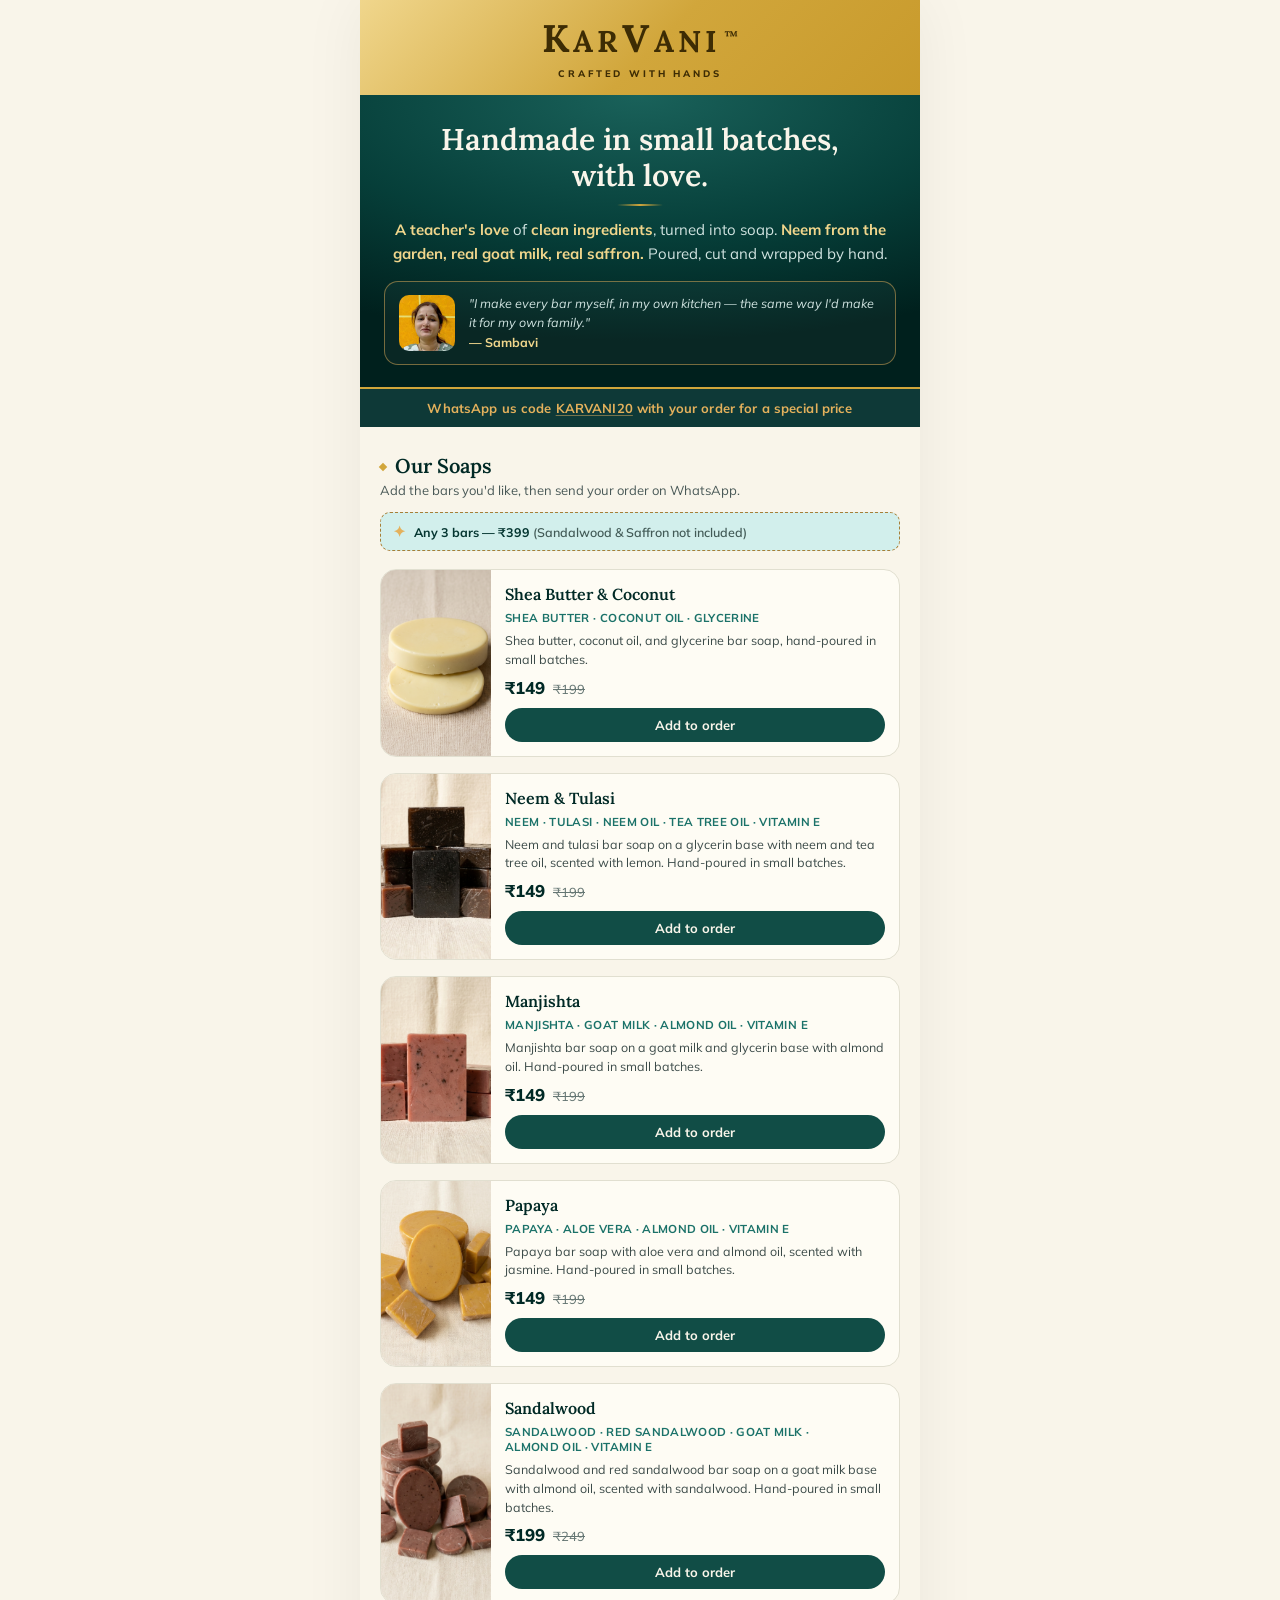
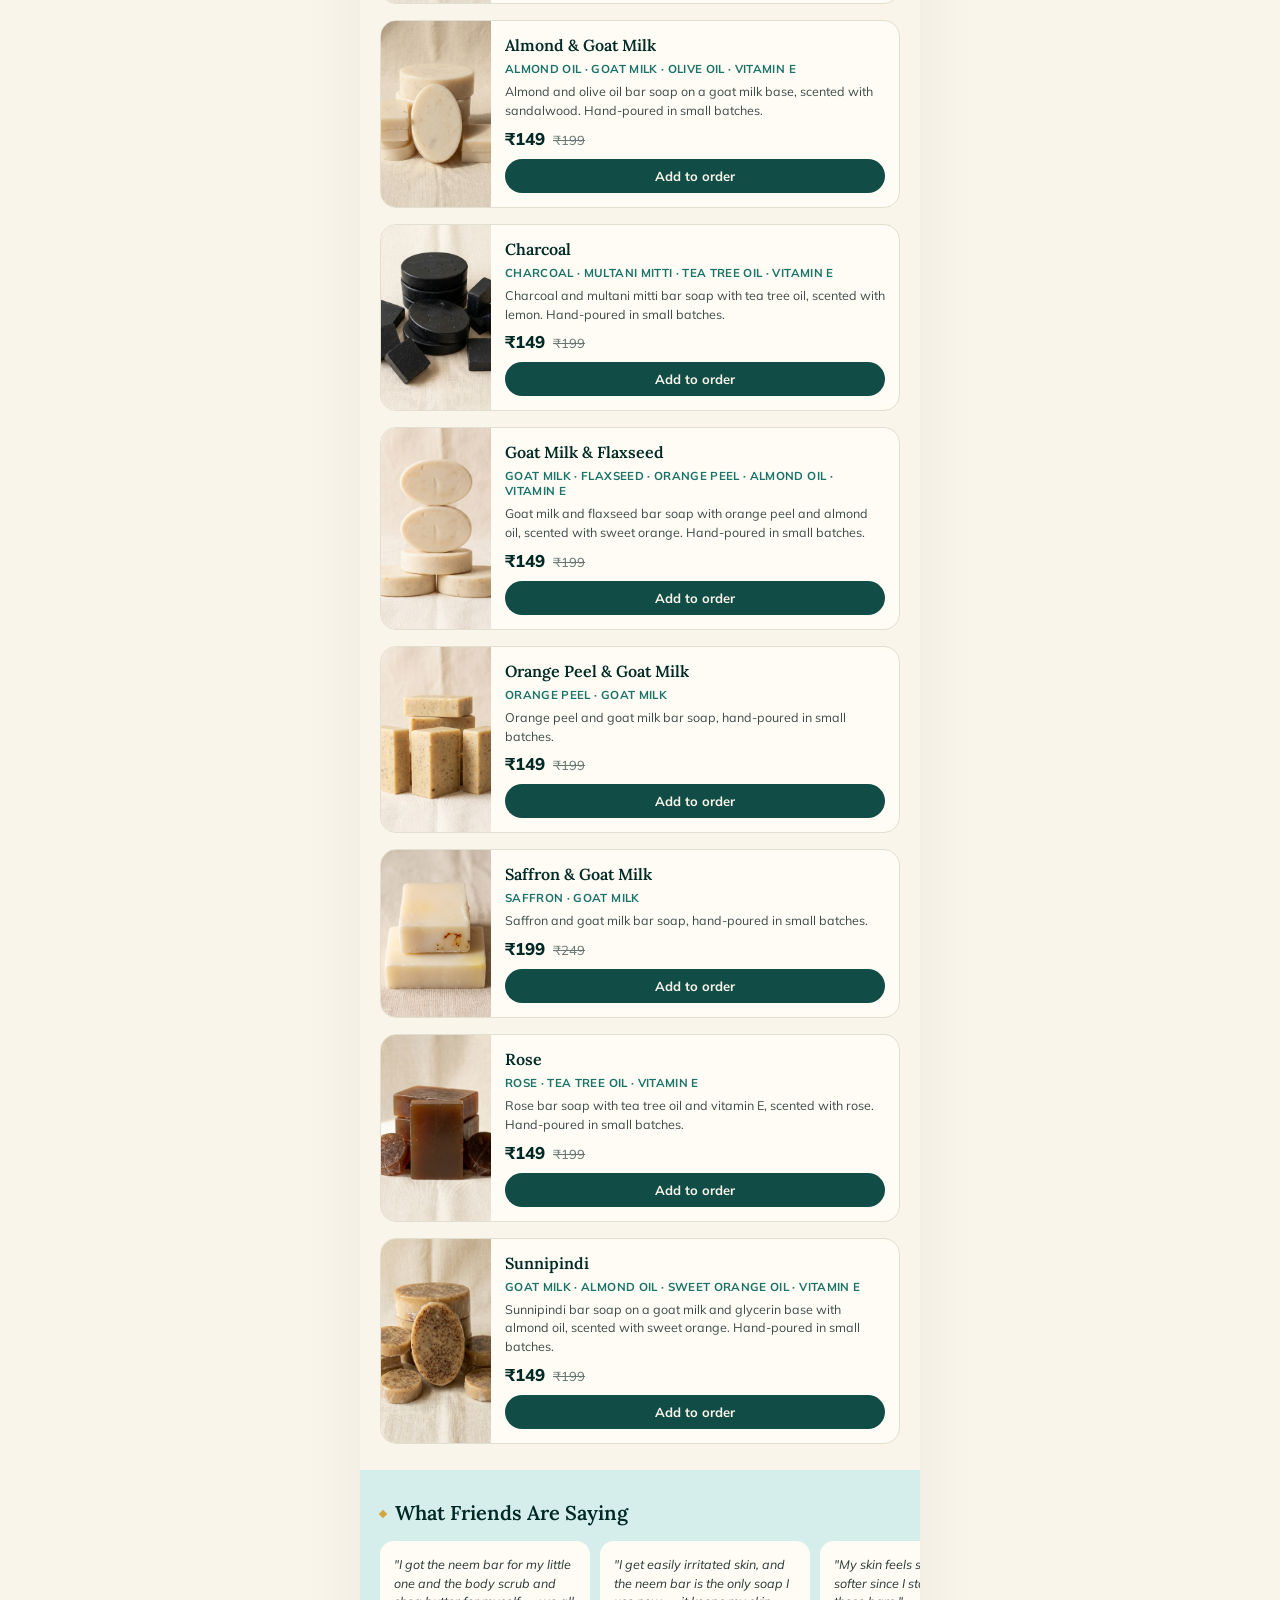
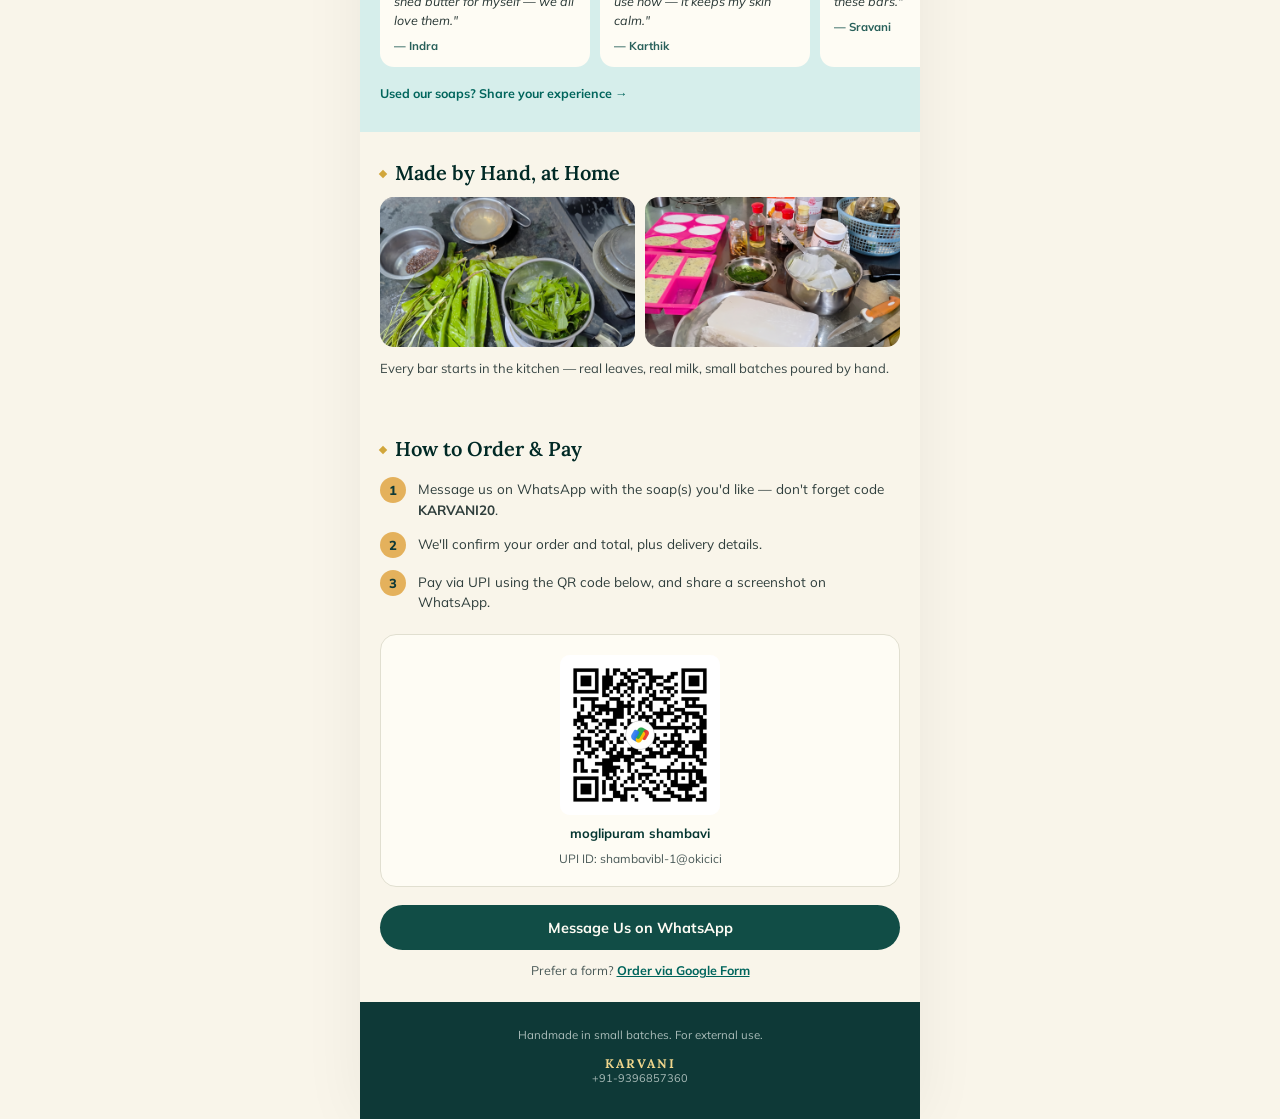
==== index.html @ 526ddd54 "hero: wordmark in the gold band, drop the medallion, deepen the gradient The medallion straddled the" ====
<!DOCTYPE html>
<html lang="en">
<head>
<meta charset="utf-8">
<meta name="viewport" content="width=device-width, initial-scale=1">
<title>KARVANI</title>
<meta name="description" content="Handmade bar soaps in small batches — neem, goat milk, saffron, charcoal. Order on WhatsApp.">
<meta name="theme-color" content="#0e3937">
<link rel="icon" type="image/png" href="assets/images/karvani-favicon-gold.png">
<link rel="apple-touch-icon" href="assets/images/karvani-logo-gold.png">
<link rel="preconnect" href="https://fonts.googleapis.com">
<link href="https://fonts.googleapis.com/css2?family=Lora:ital,wght@0,500;0,600;0,700;1,500&family=Mulish:wght@400;500;600;700;800&display=swap" rel="stylesheet">
<link rel="stylesheet" href="style.css">
</head>
<body>
<div class="page">

  <!-- HERO -->
  <section class="hero">
    <div class="hero-band">
      <div class="brandmark"><span class="cap">K</span>ar<span class="cap">v</span>ani<span class="tm">&trade;</span></div>
      <div class="brand-tagline">Crafted with hands</div>
    </div>

    <div class="hero-main">
      <h1 class="hero-title">Handmade in small batches, with&nbsp;love.</h1>
      <p class="hero-intro"><strong>A teacher's love</strong> of <strong>clean ingredients</strong>, turned into soap. <strong>Neem from the garden, real goat milk, real saffron.</strong> Poured, cut and wrapped by hand.</p>

      <div class="hero-quote">
        <img src="assets/images/sambavi-portrait.jpg" alt="Sambavi, who makes every bar by hand">
        <div class="hero-quote-text">"I make every bar myself, in my own kitchen &mdash; the same way I'd make it for my own family." <span class="hero-quote-name">&mdash; Sambavi</span></div>
      </div>
    </div>
  </section>

  <!-- PROMO BANNER -->
  <div class="promo-banner">
    WhatsApp us code <span class="promo-code" data-config="promoCode">KARVANI20</span> with your order for a special price
  </div>

  <!-- PRODUCTS -->
  <section class="products">
    <h2 class="section-title">Our Soaps</h2>
    <p class="products-sub">Add the bars you'd like, then send your order on WhatsApp.</p>
    <div class="bundle-callout"><span class="bundle-star">&#10022;</span> <span>Any 3 bars &mdash; &#8377;399 <span class="bundle-except">(Sandalwood &amp; Saffron not included)</span></span></div>

    <div class="product-grid" id="product-grid">
      <article class="product-card" data-price="149" data-name="Shea Butter &amp; Coconut">
        <div class="product-image">
          <img src="assets/images/sheabutter-coconut-oil.png" alt="Shea butter and coconut soap bar">
        </div>
        <div class="product-body">
          <h3 class="product-name">Shea Butter &amp; Coconut</h3>
          <div class="product-ingredients">Shea&nbsp;Butter &middot; Coconut&nbsp;Oil &middot; Glycerine</div>
          <p class="product-description">Shea butter, coconut oil, and glycerine bar soap, hand-poured in small batches.</p>
          <div class="product-price">
            <span class="price-now">&#8377;149</span>
            <span class="price-mrp">&#8377;199</span>
          </div>
          <button class="btn-add" type="button" data-action="add">Add to order</button>
        </div>
      </article>

      <article class="product-card" data-price="149" data-name="Neem &amp; Tulasi">
        <div class="product-image">
          <img src="assets/images/neem-tulasi-soap.png" alt="Neem and tulasi soap bar" loading="lazy">
        </div>
        <div class="product-body">
          <h3 class="product-name">Neem &amp; Tulasi</h3>
          <div class="product-ingredients">Neem &middot; Tulasi &middot; Neem&nbsp;Oil &middot; Tea&nbsp;Tree&nbsp;Oil &middot; Vitamin&nbsp;E</div>
          <p class="product-description">Neem and tulasi bar soap on a glycerin base with neem and tea tree oil, scented with lemon. Hand-poured in small batches.</p>
          <div class="product-price">
            <span class="price-now">&#8377;149</span>
            <span class="price-mrp">&#8377;199</span>
          </div>
          <button class="btn-add" type="button" data-action="add">Add to order</button>
        </div>
      </article>

      <article class="product-card" data-price="149" data-name="Manjishta">
        <div class="product-image">
          <img src="assets/images/manjishta-soap.png" alt="Manjishta soap bar" loading="lazy">
        </div>
        <div class="product-body">
          <h3 class="product-name">Manjishta</h3>
          <div class="product-ingredients">Manjishta &middot; Goat&nbsp;Milk &middot; Almond&nbsp;Oil &middot; Vitamin&nbsp;E</div>
          <p class="product-description">Manjishta bar soap on a goat milk and glycerin base with almond oil. Hand-poured in small batches.</p>
          <div class="product-price">
            <span class="price-now">&#8377;149</span>
            <span class="price-mrp">&#8377;199</span>
          </div>
          <button class="btn-add" type="button" data-action="add">Add to order</button>
        </div>
      </article>

      <article class="product-card" data-price="149" data-name="Papaya">
        <div class="product-image">
          <img src="assets/images/papaya-soap.png" alt="Papaya soap bar" loading="lazy">
        </div>
        <div class="product-body">
          <h3 class="product-name">Papaya</h3>
          <div class="product-ingredients">Papaya &middot; Aloe&nbsp;Vera &middot; Almond&nbsp;Oil &middot; Vitamin&nbsp;E</div>
          <p class="product-description">Papaya bar soap with aloe vera and almond oil, scented with jasmine. Hand-poured in small batches.</p>
          <div class="product-price">
            <span class="price-now">&#8377;149</span>
            <span class="price-mrp">&#8377;199</span>
          </div>
          <button class="btn-add" type="button" data-action="add">Add to order</button>
        </div>
      </article>

      <article class="product-card" data-price="199" data-name="Sandalwood">
        <div class="product-image">
          <img src="assets/images/sandalwood-soap.png" alt="Sandalwood soap bar" loading="lazy">
        </div>
        <div class="product-body">
          <h3 class="product-name">Sandalwood</h3>
          <div class="product-ingredients">Sandalwood &middot; Red&nbsp;Sandalwood &middot; Goat&nbsp;Milk &middot; Almond&nbsp;Oil &middot; Vitamin&nbsp;E</div>
          <p class="product-description">Sandalwood and red sandalwood bar soap on a goat milk base with almond oil, scented with sandalwood. Hand-poured in small batches.</p>
          <div class="product-price">
            <span class="price-now">&#8377;199</span>
            <span class="price-mrp">&#8377;249</span>
          </div>
          <button class="btn-add" type="button" data-action="add">Add to order</button>
        </div>
      </article>

      <article class="product-card" data-price="149" data-name="Almond &amp; Goat Milk">
        <div class="product-image">
          <img src="assets/images/almond-goat-milk-soap.png" alt="Almond and goat milk soap bar" loading="lazy">
        </div>
        <div class="product-body">
          <h3 class="product-name">Almond &amp; Goat Milk</h3>
          <div class="product-ingredients">Almond&nbsp;Oil &middot; Goat&nbsp;Milk &middot; Olive&nbsp;Oil &middot; Vitamin&nbsp;E</div>
          <p class="product-description">Almond and olive oil bar soap on a goat milk base, scented with sandalwood. Hand-poured in small batches.</p>
          <div class="product-price">
            <span class="price-now">&#8377;149</span>
            <span class="price-mrp">&#8377;199</span>
          </div>
          <button class="btn-add" type="button" data-action="add">Add to order</button>
        </div>
      </article>

      <article class="product-card" data-price="149" data-name="Charcoal">
        <div class="product-image">
          <img src="assets/images/charcoal-soap.png?v=2" alt="Charcoal soap bar" loading="lazy">
        </div>
        <div class="product-body">
          <h3 class="product-name">Charcoal</h3>
          <div class="product-ingredients">Charcoal &middot; Multani&nbsp;Mitti &middot; Tea&nbsp;Tree&nbsp;Oil &middot; Vitamin&nbsp;E</div>
          <p class="product-description">Charcoal and multani mitti bar soap with tea tree oil, scented with lemon. Hand-poured in small batches.</p>
          <div class="product-price">
            <span class="price-now">&#8377;149</span>
            <span class="price-mrp">&#8377;199</span>
          </div>
          <button class="btn-add" type="button" data-action="add">Add to order</button>
        </div>
      </article>

      <article class="product-card" data-price="149" data-name="Goat Milk &amp; Flaxseed">
        <div class="product-image">
          <img src="assets/images/goat-milk-flaxseed.jpg" alt="Goat milk and flaxseed soap bar" loading="lazy">
        </div>
        <div class="product-body">
          <h3 class="product-name">Goat Milk &amp; Flaxseed</h3>
          <div class="product-ingredients">Goat&nbsp;Milk &middot; Flaxseed &middot; Orange&nbsp;Peel &middot; Almond&nbsp;Oil &middot; Vitamin&nbsp;E</div>
          <p class="product-description">Goat milk and flaxseed bar soap with orange peel and almond oil, scented with sweet orange. Hand-poured in small batches.</p>
          <div class="product-price">
            <span class="price-now">&#8377;149</span>
            <span class="price-mrp">&#8377;199</span>
          </div>
          <button class="btn-add" type="button" data-action="add">Add to order</button>
        </div>
      </article>

      <article class="product-card" data-price="149" data-name="Orange Peel &amp; Goat Milk">
        <div class="product-image">
          <img src="assets/images/orange-peel-goat-milk.jpg" alt="Orange peel and goat milk soap bar" loading="lazy">
        </div>
        <div class="product-body">
          <h3 class="product-name">Orange Peel &amp; Goat Milk</h3>
          <div class="product-ingredients">Orange&nbsp;Peel &middot; Goat&nbsp;Milk</div>
          <p class="product-description">Orange peel and goat milk bar soap, hand-poured in small batches.</p>
          <div class="product-price">
            <span class="price-now">&#8377;149</span>
            <span class="price-mrp">&#8377;199</span>
          </div>
          <button class="btn-add" type="button" data-action="add">Add to order</button>
        </div>
      </article>

      <article class="product-card" data-price="199" data-name="Saffron &amp; Goat Milk">
        <div class="product-image">
          <img src="assets/images/saffron-goat-milk.png" alt="Saffron and goat milk soap bar" loading="lazy">
        </div>
        <div class="product-body">
          <h3 class="product-name">Saffron &amp; Goat Milk</h3>
          <div class="product-ingredients">Saffron &middot; Goat&nbsp;Milk</div>
          <p class="product-description">Saffron and goat milk bar soap, hand-poured in small batches.</p>
          <div class="product-price">
            <span class="price-now">&#8377;199</span>
            <span class="price-mrp">&#8377;249</span>
          </div>
          <button class="btn-add" type="button" data-action="add">Add to order</button>
        </div>
      </article>

      <article class="product-card" data-price="149" data-name="Rose">
        <div class="product-image">
          <img src="assets/images/rose-soap.png" alt="Rose soap bar" loading="lazy">
        </div>
        <div class="product-body">
          <h3 class="product-name">Rose</h3>
          <div class="product-ingredients">Rose &middot; Tea&nbsp;Tree&nbsp;Oil &middot; Vitamin&nbsp;E</div>
          <p class="product-description">Rose bar soap with tea tree oil and vitamin E, scented with rose. Hand-poured in small batches.</p>
          <div class="product-price">
            <span class="price-now">&#8377;149</span>
            <span class="price-mrp">&#8377;199</span>
          </div>
          <button class="btn-add" type="button" data-action="add">Add to order</button>
        </div>
      </article>

      <article class="product-card" data-price="149" data-name="Sunnipindi">
        <div class="product-image">
          <img src="assets/images/sunnipindi-soap.png" alt="Sunnipindi soap bar" loading="lazy">
        </div>
        <div class="product-body">
          <h3 class="product-name">Sunnipindi</h3>
          <div class="product-ingredients">Goat&nbsp;Milk &middot; Almond&nbsp;Oil &middot; Sweet&nbsp;Orange&nbsp;Oil &middot; Vitamin&nbsp;E</div>
          <p class="product-description">Sunnipindi bar soap on a goat milk and glycerin base with almond oil, scented with sweet orange. Hand-poured in small batches.</p>
          <div class="product-price">
            <span class="price-now">&#8377;149</span>
            <span class="price-mrp">&#8377;199</span>
          </div>
          <button class="btn-add" type="button" data-action="add">Add to order</button>
        </div>
      </article>
    </div>
  </section>

  <!-- TESTIMONIALS -->
  <section class="testimonials">
    <h2 class="section-title">What Friends Are Saying</h2>
    <div class="testimonial-row">
      <div class="testimonial-card">
        <div class="testimonial-quote">"I got the neem bar for my little one and the body scrub and shea butter for myself &mdash; we all love them."</div>
        <div class="testimonial-name">&mdash; Indra</div>
      </div>
      <div class="testimonial-card">
        <div class="testimonial-quote">"I get easily irritated skin, and the neem bar is the only soap I use now &mdash; it keeps my skin calm."</div>
        <div class="testimonial-name">&mdash; Karthik</div>
      </div>
      <div class="testimonial-card">
        <div class="testimonial-quote">"My skin feels smoother and softer since I started using these bars."</div>
        <div class="testimonial-name">&mdash; Sravani</div>
      </div>
    </div>
    <a class="feedback-link" id="feedback-link" href="#" target="_blank" rel="noopener">Used our soaps? Share your experience &rarr;</a>
  </section>

  <!-- MADE BY HAND -->
  <section class="made-by-hand">
    <h2 class="section-title">Made by Hand, at Home</h2>
    <div class="made-photos">
      <img src="assets/images/soap-ingredients.png" alt="Soap ingredients" loading="lazy">
      <img src="assets/images/making-process-ingredients.png" alt="Making process" loading="lazy">
    </div>
    <p class="made-text">Every bar starts in the kitchen &mdash; real leaves, real milk, small batches poured by hand.</p>
  </section>

  <!-- HOW TO ORDER -->
  <section class="how-to-order">
    <h2 class="section-title">How to Order &amp; Pay</h2>

    <div class="steps">
      <div class="step">
        <div class="step-num">1</div>
        <div class="step-text">Message us on WhatsApp with the soap(s) you'd like &mdash; don't forget code <b data-config="promoCode">KARVANI20</b>.</div>
      </div>
      <div class="step">
        <div class="step-num">2</div>
        <div class="step-text">We'll confirm your order and total, plus delivery details.</div>
      </div>
      <div class="step">
        <div class="step-num">3</div>
        <div class="step-text">Pay via UPI using the QR code below, and share a screenshot on WhatsApp.</div>
      </div>
    </div>

    <div class="upi-card">
      <img class="upi-qr" src="assets/images/upi-qr.jpg" alt="UPI QR code — scan with any UPI app to pay" width="160" height="160" loading="lazy">
      <div class="upi-payee" data-config="payeeName">moglipuram shambavi</div>
      <div class="upi-id">UPI ID: <span data-config="upiId">shambavibl-1@okicici</span></div>
    </div>

    <a class="btn-wa" id="general-wa-link" href="#" target="_blank" rel="noopener">Message Us on WhatsApp</a>
    <div class="form-line">Prefer a form? <a id="order-form-link" href="#" target="_blank" rel="noopener">Order via Google Form</a></div>
  </section>

  <!-- FOOTER -->
  <footer class="site-footer">
    <div class="footer-note">Handmade in small batches. For external use.</div>
    <div class="footer-brand"><b>KARVANI</b><br><span data-config="whatsappDisplay">+91-9396857360</span></div>
  </footer>

  <!-- spacer so the sticky bar never covers the last content -->
  <div id="order-bar-spacer" hidden></div>

  <!-- STICKY ORDER BAR -->
  <div class="order-bar" id="order-bar" hidden>
    <div class="order-bar-row">
      <div>
        <div class="order-bar-total"><span id="cart-count">0 bars</span> &middot; &#8377;<span id="cart-total">0</span></div>
        <div class="order-bar-bundle" id="bundle-note" hidden>3-bar bundle price applied &check;</div>
      </div>
      <a class="btn-send" id="send-order-link" href="#" target="_blank" rel="noopener">Send order on WhatsApp</a>
    </div>
  </div>

</div>
<script src="app.js"></script>
</body>
</html>
---- style.css ----
/* Hues track the logo: teal 185 for the circle, gold 78 for the ring and K/V. */
:root {
  --cream: oklch(97% 0.015 90);
  --leaf-dark: oklch(30% 0.05 185);
  --ink: oklch(28% 0.02 185);
  --ink-soft: oklch(35% 0.02 185);
  --ink-mute: oklch(45% 0.02 185);
  --heading: oklch(25% 0.05 185);
  --card-bg: oklch(99% 0.01 90);
  --card-border: oklch(90% 0.02 100);
  --btn-bg: oklch(38% 0.06 185);
  --btn-bg-hover: oklch(31% 0.06 185);
  --link: oklch(45% 0.09 185);
  --link-hover: oklch(38% 0.09 185);
  --teal-deep: #0e3937;
  --gold: #e4b15c;
  --gold-lite: #f0d68c; /* bright enough to clear AA at the gradient's peak */
  --gold-mid: #d1a63b;
  --gold-deep: #c89a2b;
  --bronze: #3d2c04; /* logo lettering, darkened to clear AA on the gold band */
  --on-dark: oklch(90% 0.02 185);
}

* { box-sizing: border-box; }

[hidden] { display: none !important; }

::selection { background: oklch(85% 0.05 185); }

body {
  margin: 0;
  font-family: 'Mulish', sans-serif;
  background: var(--cream);
  color: var(--ink);
}

a { color: var(--link); }
a:hover { color: var(--link-hover); }

.page {
  max-width: 560px;
  margin: 0 auto;
  min-height: 100vh;
  position: relative;
  box-shadow: 0 0 60px rgba(0, 0, 0, 0.06);
}

/* ---- Hero ---- */

.hero { text-align: center; }

/* Full-bleed gold band carrying the wordmark. */
.hero-band {
  background: linear-gradient(135deg, var(--gold-lite) 0%, var(--gold-mid) 52%, var(--gold-deep) 100%);
  padding: 19px 20px 16px;
  text-align: center;
}

/* Tall K and V echo the drawn mark. */
.brandmark {
  font-family: 'Lora', serif;
  font-weight: 700;
  font-size: 30px;
  line-height: 1;
  letter-spacing: 0.14em;
  text-transform: uppercase;
  color: var(--bronze);
}

.brandmark .cap { font-size: 1.28em; }

.brandmark .tm {
  font-size: 0.42em;
  vertical-align: 0.95em;
  letter-spacing: 0;
  margin-left: 3px;
}

.brand-tagline {
  margin-top: 10px;
  font-size: 9.5px;
  font-weight: 800;
  letter-spacing: 0.3em;
  text-transform: uppercase;
  color: var(--bronze);
}

/* Wide light range top-to-bottom; the peak is capped by what gold can sit on. */
.hero-main {
  background:
    radial-gradient(135% 108% at 50% 0%, oklch(45% 0.07 185) 0%, oklch(33% 0.055 185) 45%, transparent 78%),
    oklch(22% 0.04 185);
  padding: 26px 24px 22px;
}

/* Gold hairline echoing the logo ring. */
.hero-title::after {
  content: "";
  display: block;
  width: 46px;
  height: 2px;
  margin: 11px auto 0;
  border-radius: 2px;
  background: linear-gradient(90deg, transparent, var(--gold-mid), transparent);
}

.hero-title {
  font-family: 'Lora', serif;
  font-weight: 600;
  font-size: 30px;
  line-height: 1.2;
  margin: 0 0 8px;
  color: var(--cream);
}

.hero-intro {
  font-size: 15px;
  line-height: 1.55;
  margin: 12px 0 16px;
  color: var(--on-dark);
}

.hero-intro strong {
  font-weight: 700;
  color: var(--gold-lite);
}

.hero-quote {
  display: flex;
  gap: 14px;
  align-items: center;
  background: oklch(100% 0 0 / 0.035);
  border: 1px solid oklch(74% 0.11 80 / 0.55);
  border-radius: 14px;
  padding: 12px 14px;
  text-align: left;
}

.hero-quote img {
  width: 56px;
  height: 56px;
  border-radius: 10px;
  flex-shrink: 0;
  object-fit: cover;
}

.hero-quote-text {
  font-size: 12.5px;
  line-height: 1.5;
  color: var(--on-dark);
  font-style: italic;
}

.hero-quote-name {
  display: block;
  font-style: normal;
  font-weight: 700;
  margin-top: 2px;
  color: var(--gold-lite);
}

/* ---- Promo banner ---- */

.promo-banner {
  background: var(--teal-deep);
  color: var(--gold);
  border-top: 2px solid var(--gold-mid);
  padding: 11px 24px;
  font-size: 13px;
  font-weight: 700;
  text-align: center;
  letter-spacing: 0.01em;
}

.promo-code {
  text-decoration: underline;
  text-underline-offset: 2px;
  text-decoration-color: oklch(78% 0.11 78 / 0.5);
}

/* ---- Products ---- */

.products {
  padding: 26px 20px 8px;
}

.section-title {
  font-family: 'Lora', serif;
  font-weight: 600;
  font-size: 20px;
  margin: 0 0 16px;
  color: var(--heading);
}

/* Diamond lifted from the logo, used to mark each section. */
.section-title::before {
  content: "";
  display: inline-block;
  width: 6px;
  height: 6px;
  margin-right: 9px;
  vertical-align: 3px;
  background: var(--gold-mid);
  transform: rotate(45deg);
}

.products .section-title { margin-bottom: 4px; }

.products-sub {
  font-size: 13px;
  margin: 0 0 14px;
  color: var(--ink-mute);
}

.bundle-callout {
  display: flex;
  align-items: center;
  gap: 8px;
  background: oklch(93% 0.03 190);
  border: 1px dashed oklch(62% 0.1 80);
  border-radius: 10px;
  padding: 9px 12px;
  margin-bottom: 18px;
  font-size: 12.5px;
  font-weight: 700;
  color: var(--leaf-dark);
}

.bundle-star { font-size: 15px; color: var(--gold); flex-shrink: 0; }

.bundle-except {
  font-weight: 600;
  color: oklch(45% 0.03 185);
}

.product-grid {
  display: flex;
  flex-direction: column;
  gap: 16px;
  padding-bottom: 18px;
}

.product-card {
  background: var(--card-bg);
  border: 1px solid var(--card-border);
  border-radius: 16px;
  overflow: hidden;
  display: flex;
}

.product-image {
  width: 110px;
  flex-shrink: 0;
  position: relative;
  overflow: hidden;
}

.product-image img {
  width: 100%;
  height: 100%;
  object-fit: cover;
  display: block;
}

.product-caption {
  position: absolute;
  left: 0;
  right: 0;
  bottom: 0;
  padding: 4px 6px;
  background: linear-gradient(0deg, rgba(0, 0, 0, 0.55), rgba(0, 0, 0, 0));
  font-size: 9px;
  font-weight: 700;
  color: white;
  text-align: center;
  letter-spacing: 0.01em;
}

.product-body {
  flex: 1;
  padding: 14px;
  display: flex;
  flex-direction: column;
  gap: 6px;
  min-width: 0;
}

.product-name {
  font-family: 'Lora', serif;
  font-weight: 600;
  font-size: 16px;
  margin: 0;
  color: var(--heading);
}

.product-ingredients {
  font-size: 11.5px;
  font-weight: 700;
  text-transform: uppercase;
  letter-spacing: 0.03em;
  color: oklch(50% 0.08 185);
}

.product-description {
  font-size: 12.5px;
  line-height: 1.5;
  margin: 0;
  color: oklch(40% 0.02 185);
}

.product-price {
  display: flex;
  align-items: baseline;
  gap: 8px;
  margin-top: 2px;
}

.price-now {
  font-size: 17px;
  font-weight: 800;
  color: var(--heading);
}

.price-mrp {
  font-size: 13px;
  color: oklch(55% 0.02 185);
  text-decoration: line-through;
}

.btn-add {
  margin-top: 4px;
  background: var(--btn-bg);
  color: var(--cream);
  font-family: inherit;
  font-weight: 700;
  font-size: 13px;
  padding: 9px 12px;
  border: none;
  border-radius: 100px;
  cursor: pointer;
  width: 100%;
}

.btn-add:hover {
  background: var(--btn-bg-hover);
}

/* ---- Qty stepper (swapped in for .btn-add once qty > 0) ---- */

.qty-stepper {
  margin-top: 4px;
  display: flex;
  align-items: center;
  justify-content: space-between;
  background: oklch(94% 0.02 185);
  border-radius: 100px;
  padding: 4px;
}

.qty-btn {
  width: 32px;
  height: 32px;
  border: none;
  border-radius: 50%;
  font-size: 20px;
  font-weight: 700;
  cursor: pointer;
  line-height: 1;
}

.qty-dec {
  background: var(--card-bg);
  color: var(--leaf-dark);
}

.qty-inc {
  background: var(--btn-bg);
  color: var(--card-bg);
}

.qty-label {
  font-size: 14px;
  font-weight: 800;
  color: var(--heading);
}

/* ---- Sticky order bar ---- */

#order-bar-spacer { height: 96px; }

.order-bar {
  position: fixed;
  bottom: 0;
  left: 50%;
  transform: translateX(-50%);
  width: 100%;
  max-width: 560px;
  background: var(--card-bg);
  border-top: 1px solid var(--card-border);
  box-shadow: 0 -6px 24px rgba(0, 0, 0, 0.1);
  padding: 12px 20px 16px;
  z-index: 50;
}

.order-bar-row {
  display: flex;
  align-items: center;
  justify-content: space-between;
  gap: 12px;
}

.order-bar-total {
  font-size: 15px;
  font-weight: 800;
  color: var(--heading);
}

.order-bar-bundle {
  font-size: 11px;
  font-weight: 700;
  color: oklch(50% 0.1 185);
  margin-top: 1px;
}

.btn-send {
  flex-shrink: 0;
  background: var(--btn-bg);
  color: var(--card-bg);
  font-weight: 700;
  font-size: 14px;
  padding: 13px 20px;
  border-radius: 100px;
  text-decoration: none;
  white-space: nowrap;
}

.btn-send:hover {
  background: var(--btn-bg-hover);
  color: var(--card-bg);
}

/* Small phones: keep count + send button on one row inside the sticky bar */
@media (max-width: 380px) {
  .btn-send {
    font-size: 13px;
    padding: 12px 14px;
  }
  .order-bar {
    padding-left: 14px;
    padding-right: 14px;
  }
}

/* ---- Testimonials ---- */

.testimonials {
  padding: 30px 20px;
  background: oklch(93% 0.025 190);
}

.testimonial-row {
  display: flex;
  gap: 10px;
  overflow-x: auto;
  scroll-snap-type: x mandatory;
  scroll-padding-left: 20px; /* snapped cards align with the section padding */
  padding-bottom: 4px;
  margin: 0 -20px;
  padding-left: 20px;
  padding-right: 20px;
}

.testimonial-card {
  background: var(--card-bg);
  border-radius: 14px;
  padding: 14px;
  flex: 0 0 calc(33.333% - 7px);
  min-width: 210px; /* keeps quotes readable on phones; row scroll-snaps instead of squeezing */
  scroll-snap-align: start;
  display: flex;
  flex-direction: column;
}

.testimonial-quote {
  font-size: 12.5px;
  line-height: 1.5;
  color: oklch(32% 0.02 185);
  font-style: italic;
}

.testimonial-name {
  font-size: 11.5px;
  font-weight: 700;
  margin-top: 8px;
  color: oklch(45% 0.06 185);
}

.feedback-link {
  display: inline-block;
  margin-top: 14px;
  font-size: 12.5px;
  font-weight: 700;
  color: var(--link);
  text-decoration: none;
}

/* ---- Made by hand ---- */

.made-by-hand {
  padding: 28px 20px;
}

.made-by-hand .section-title { margin-bottom: 12px; }

.made-photos {
  display: flex;
  gap: 10px;
}

.made-photos img {
  flex: 1;
  width: 0;
  height: 150px;
  object-fit: cover;
  border-radius: 14px;
}

.made-text {
  font-size: 13px;
  line-height: 1.5;
  margin: 12px 0 0;
  color: oklch(38% 0.02 185);
}

/* ---- How to order ---- */

.how-to-order {
  padding: 30px 20px 24px;
}

.steps {
  display: flex;
  flex-direction: column;
  gap: 12px;
  margin-bottom: 22px;
}

.step {
  display: flex;
  gap: 12px;
  align-items: flex-start;
}

.step-num {
  width: 26px;
  height: 26px;
  border-radius: 50%;
  background: var(--gold);
  color: var(--teal-deep);
  font-weight: 800;
  font-size: 13px;
  display: flex;
  align-items: center;
  justify-content: center;
  flex-shrink: 0;
}

.step-text {
  font-size: 13.5px;
  line-height: 1.5;
  padding-top: 2px;
  color: var(--ink-soft);
}

.upi-card {
  background: var(--card-bg);
  border: 1px solid var(--card-border);
  border-radius: 16px;
  padding: 20px;
  display: flex;
  flex-direction: column;
  align-items: center;
  gap: 10px;
}

.upi-qr {
  width: 160px;
  height: 160px;
  border-radius: 10px;
  background: #fff;
  object-fit: contain;
}

.upi-payee {
  font-size: 13px;
  font-weight: 700;
  color: var(--leaf-dark);
}

.upi-id {
  font-size: 12px;
  color: var(--ink-mute);
}

.btn-wa {
  display: block;
  text-align: center;
  margin-top: 18px;
  background: var(--btn-bg);
  color: var(--card-bg);
  font-weight: 700;
  font-size: 14.5px;
  padding: 13px 12px;
  border-radius: 100px;
  text-decoration: none;
}

.btn-wa:hover {
  background: var(--btn-bg-hover);
  color: var(--card-bg);
}

.form-line {
  text-align: center;
  margin-top: 12px;
  font-size: 12.5px;
  color: var(--ink-mute);
}

.form-line a { font-weight: 700; }

/* ---- Footer ---- */

/* Dark close bookending the masthead. */
.site-footer {
  padding: 24px 24px 34px;
  text-align: center;
  background: var(--teal-deep);
}

.footer-note {
  font-size: 11.5px;
  line-height: 1.6;
  color: oklch(78% 0.02 185);
}

.footer-brand {
  font-size: 11px;
  margin-top: 10px;
  color: oklch(78% 0.02 185);
}

.footer-brand b {
  font-family: 'Lora', serif;
  font-size: 12.5px;
  font-weight: 700;
  letter-spacing: 0.16em;
  color: var(--gold-lite);
}
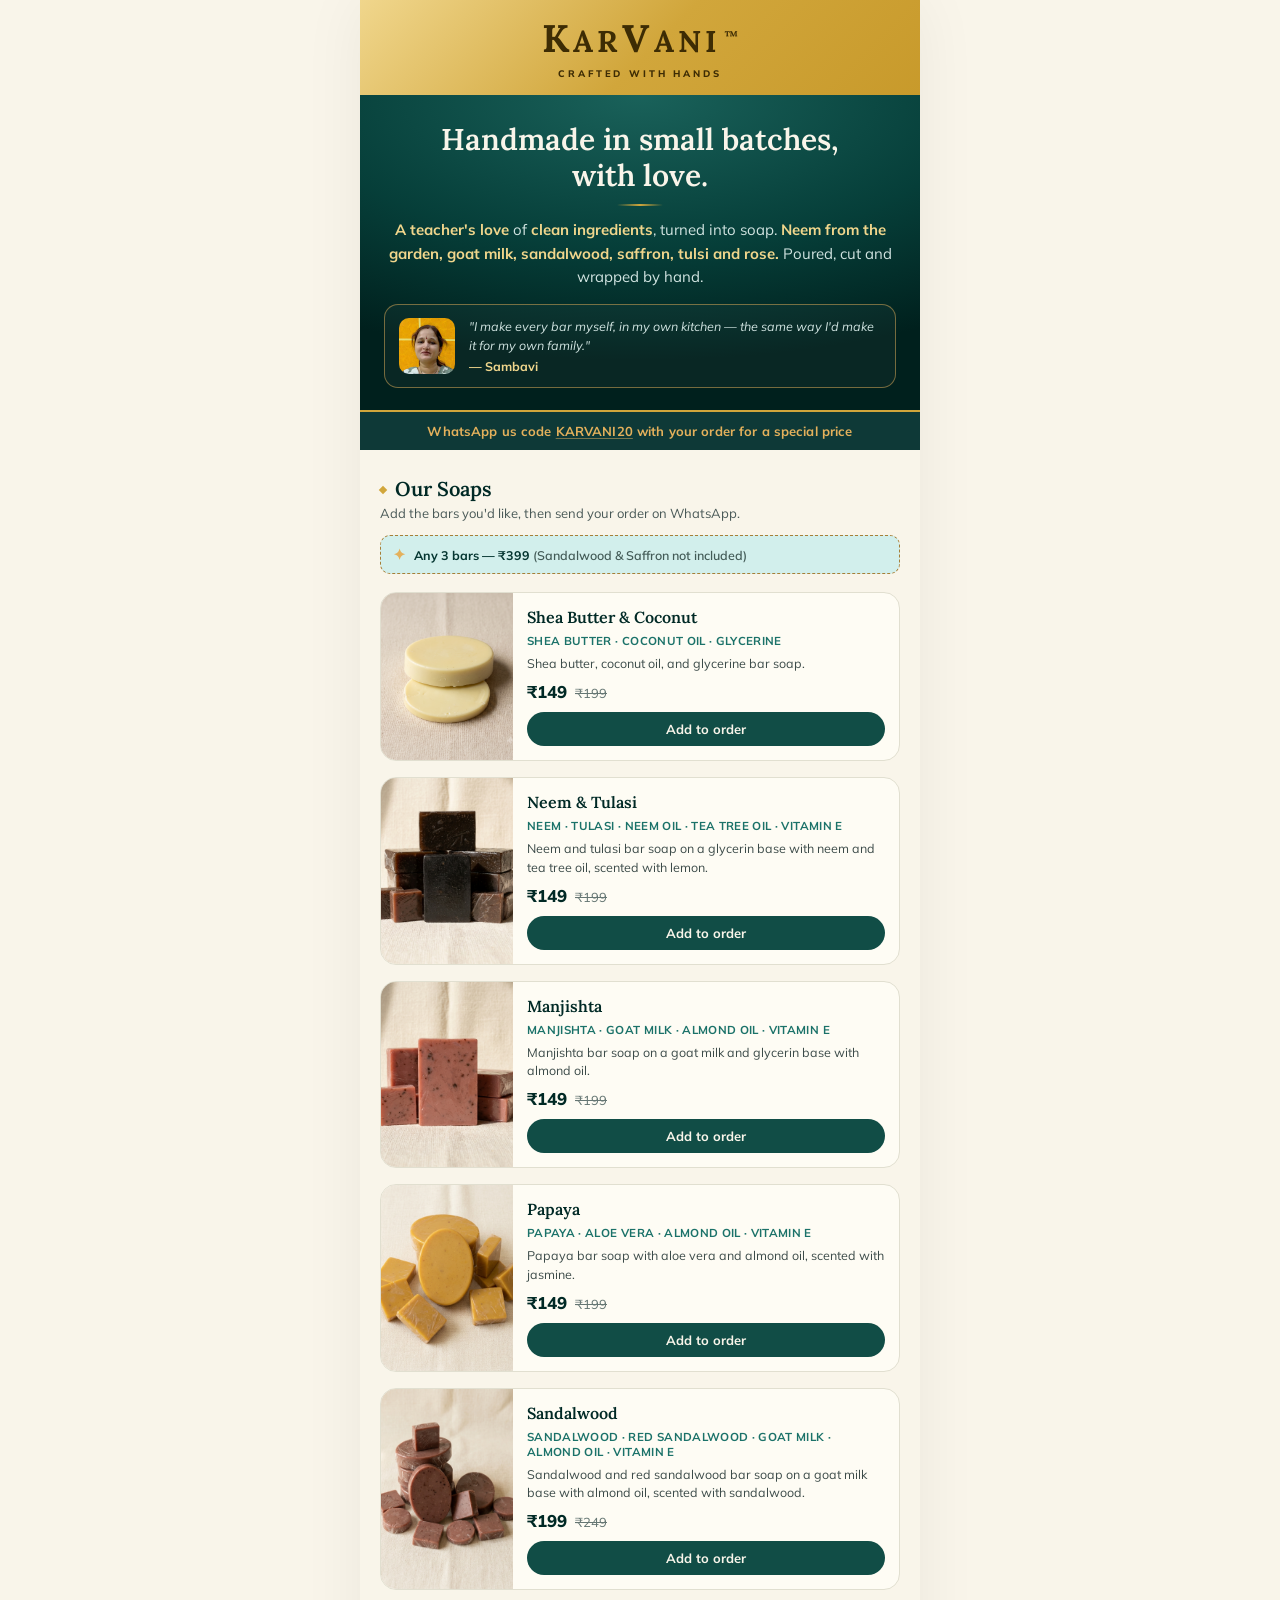
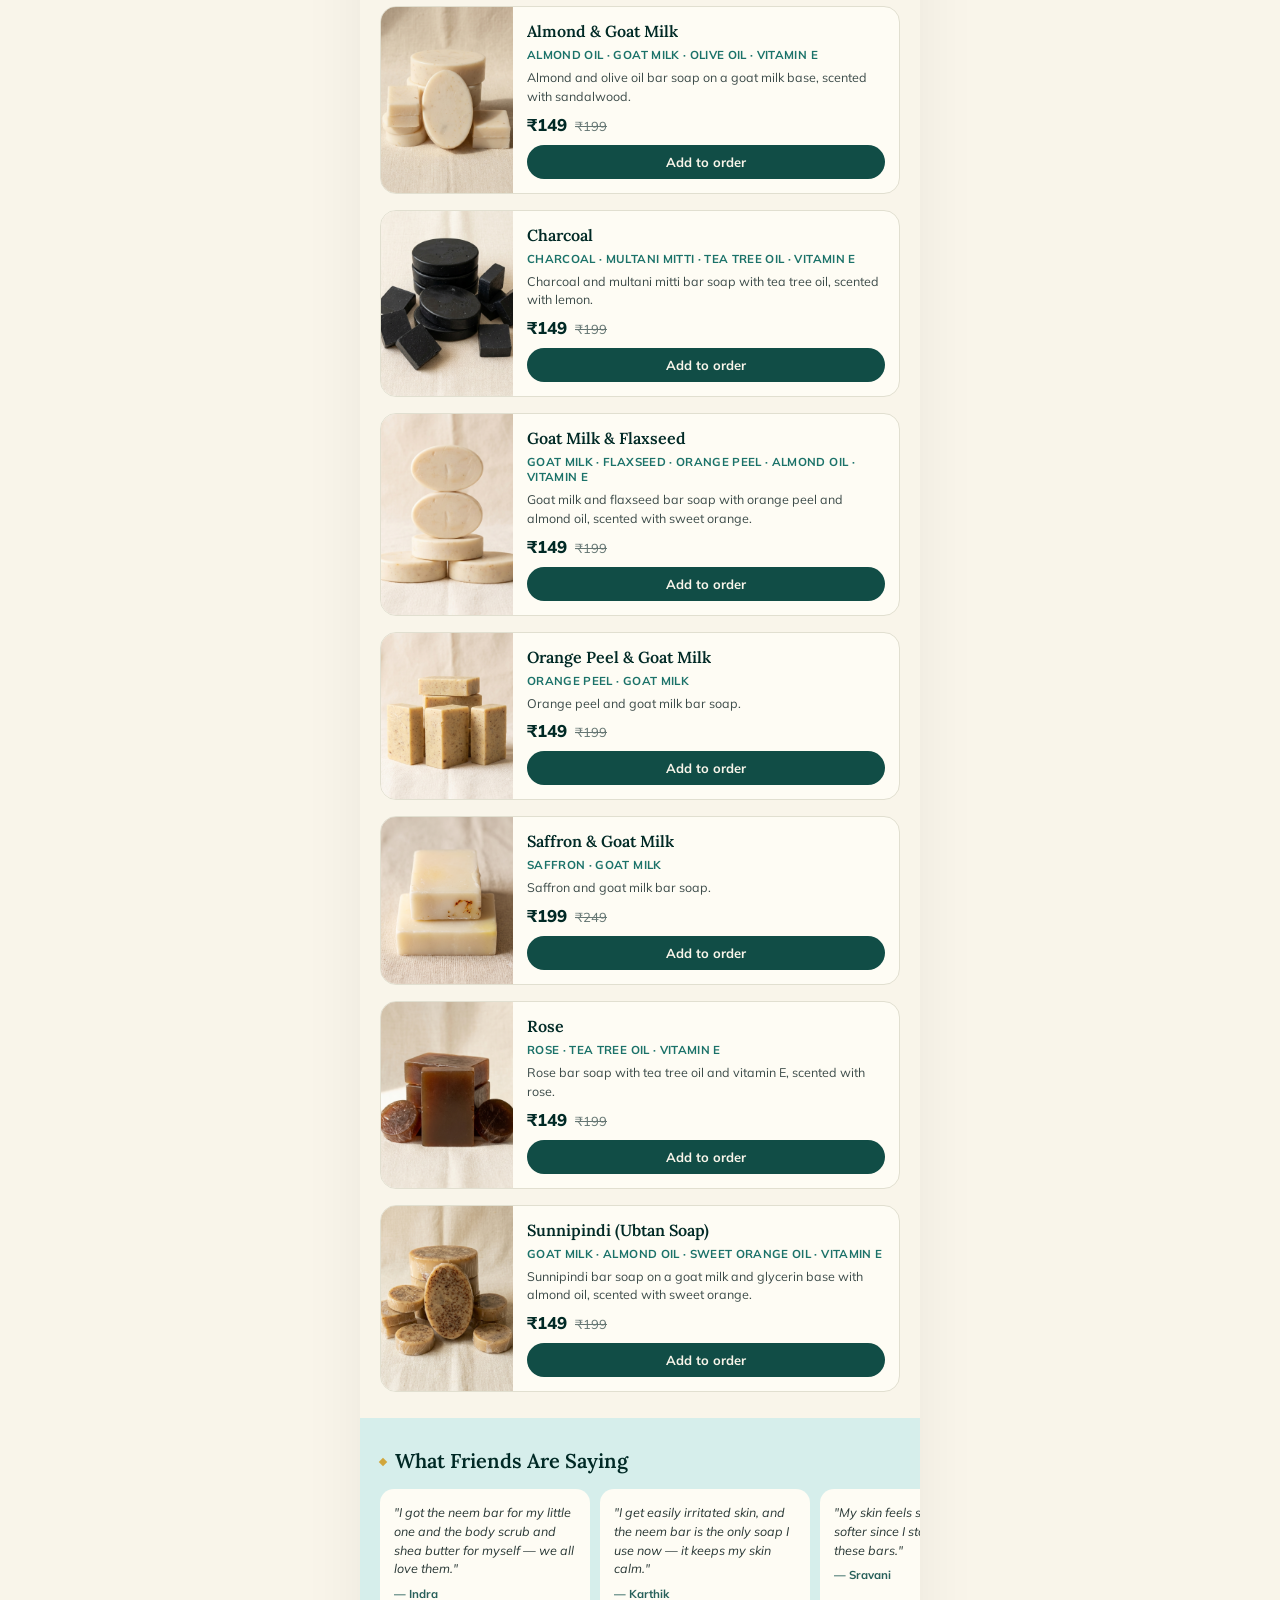
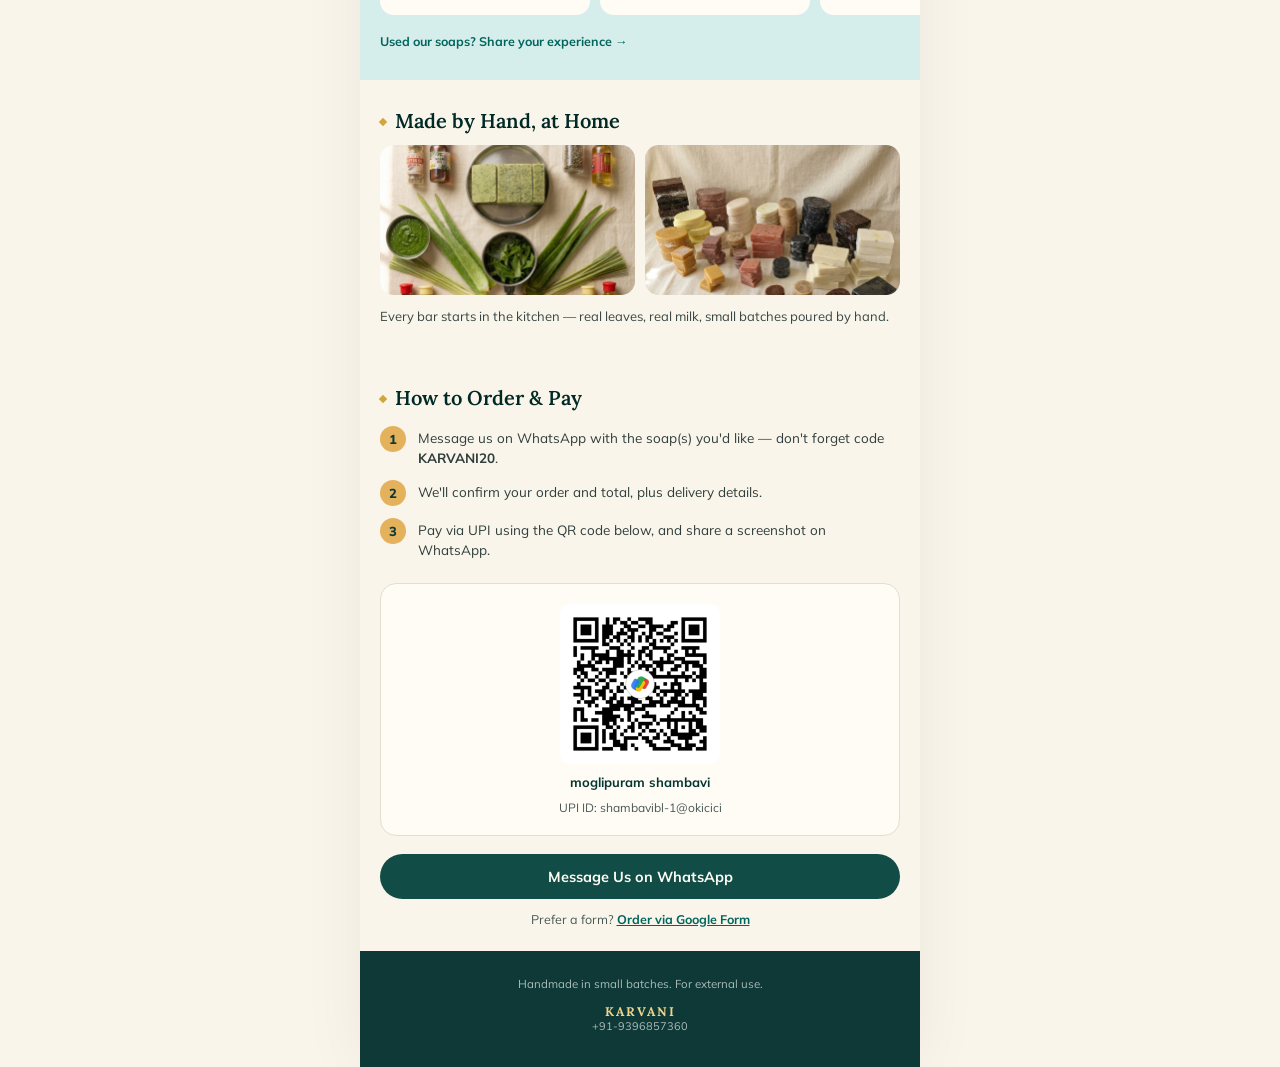
==== commit 512c3562: "copy: richer hero ingredient line, drop repeated batch phrase, bigger thumbs - hero: neem, goat milk" ====
--- a/index.html
+++ b/index.html
@@ -24,7 +24,7 @@
 
     <div class="hero-main">
       <h1 class="hero-title">Handmade in small batches, with&nbsp;love.</h1>
-      <p class="hero-intro"><strong>A teacher's love</strong> of <strong>clean ingredients</strong>, turned into soap. <strong>Neem from the garden, real goat milk, real saffron.</strong> Poured, cut and wrapped by hand.</p>
+      <p class="hero-intro"><strong>A teacher's love</strong> of <strong>clean ingredients</strong>, turned into soap. <strong>Neem from the garden, goat milk, sandalwood, saffron, tulsi and rose.</strong> Poured, cut and wrapped by&nbsp;hand.</p>
 
       <div class="hero-quote">
         <img src="assets/images/sambavi-portrait.jpg" alt="Sambavi, who makes every bar by hand">
@@ -52,7 +52,7 @@
         <div class="product-body">
           <h3 class="product-name">Shea Butter &amp; Coconut</h3>
           <div class="product-ingredients">Shea&nbsp;Butter &middot; Coconut&nbsp;Oil &middot; Glycerine</div>
-          <p class="product-description">Shea butter, coconut oil, and glycerine bar soap, hand-poured in small batches.</p>
+          <p class="product-description">Shea butter, coconut oil, and glycerine bar soap.</p>
           <div class="product-price">
             <span class="price-now">&#8377;149</span>
             <span class="price-mrp">&#8377;199</span>
@@ -68,7 +68,7 @@
         <div class="product-body">
           <h3 class="product-name">Neem &amp; Tulasi</h3>
           <div class="product-ingredients">Neem &middot; Tulasi &middot; Neem&nbsp;Oil &middot; Tea&nbsp;Tree&nbsp;Oil &middot; Vitamin&nbsp;E</div>
-          <p class="product-description">Neem and tulasi bar soap on a glycerin base with neem and tea tree oil, scented with lemon. Hand-poured in small batches.</p>
+          <p class="product-description">Neem and tulasi bar soap on a glycerin base with neem and tea tree oil, scented with lemon.</p>
           <div class="product-price">
             <span class="price-now">&#8377;149</span>
             <span class="price-mrp">&#8377;199</span>
@@ -84,7 +84,7 @@
         <div class="product-body">
           <h3 class="product-name">Manjishta</h3>
           <div class="product-ingredients">Manjishta &middot; Goat&nbsp;Milk &middot; Almond&nbsp;Oil &middot; Vitamin&nbsp;E</div>
-          <p class="product-description">Manjishta bar soap on a goat milk and glycerin base with almond oil. Hand-poured in small batches.</p>
+          <p class="product-description">Manjishta bar soap on a goat milk and glycerin base with almond oil.</p>
           <div class="product-price">
             <span class="price-now">&#8377;149</span>
             <span class="price-mrp">&#8377;199</span>
@@ -100,7 +100,7 @@
         <div class="product-body">
           <h3 class="product-name">Papaya</h3>
           <div class="product-ingredients">Papaya &middot; Aloe&nbsp;Vera &middot; Almond&nbsp;Oil &middot; Vitamin&nbsp;E</div>
-          <p class="product-description">Papaya bar soap with aloe vera and almond oil, scented with jasmine. Hand-poured in small batches.</p>
+          <p class="product-description">Papaya bar soap with aloe vera and almond oil, scented with jasmine.</p>
           <div class="product-price">
             <span class="price-now">&#8377;149</span>
             <span class="price-mrp">&#8377;199</span>
@@ -116,7 +116,7 @@
         <div class="product-body">
           <h3 class="product-name">Sandalwood</h3>
           <div class="product-ingredients">Sandalwood &middot; Red&nbsp;Sandalwood &middot; Goat&nbsp;Milk &middot; Almond&nbsp;Oil &middot; Vitamin&nbsp;E</div>
-          <p class="product-description">Sandalwood and red sandalwood bar soap on a goat milk base with almond oil, scented with sandalwood. Hand-poured in small batches.</p>
+          <p class="product-description">Sandalwood and red sandalwood bar soap on a goat milk base with almond oil, scented with sandalwood.</p>
           <div class="product-price">
             <span class="price-now">&#8377;199</span>
             <span class="price-mrp">&#8377;249</span>
@@ -132,7 +132,7 @@
         <div class="product-body">
           <h3 class="product-name">Almond &amp; Goat Milk</h3>
           <div class="product-ingredients">Almond&nbsp;Oil &middot; Goat&nbsp;Milk &middot; Olive&nbsp;Oil &middot; Vitamin&nbsp;E</div>
-          <p class="product-description">Almond and olive oil bar soap on a goat milk base, scented with sandalwood. Hand-poured in small batches.</p>
+          <p class="product-description">Almond and olive oil bar soap on a goat milk base, scented with sandalwood.</p>
           <div class="product-price">
             <span class="price-now">&#8377;149</span>
             <span class="price-mrp">&#8377;199</span>
@@ -148,7 +148,7 @@
         <div class="product-body">
           <h3 class="product-name">Charcoal</h3>
           <div class="product-ingredients">Charcoal &middot; Multani&nbsp;Mitti &middot; Tea&nbsp;Tree&nbsp;Oil &middot; Vitamin&nbsp;E</div>
-          <p class="product-description">Charcoal and multani mitti bar soap with tea tree oil, scented with lemon. Hand-poured in small batches.</p>
+          <p class="product-description">Charcoal and multani mitti bar soap with tea tree oil, scented with lemon.</p>
           <div class="product-price">
             <span class="price-now">&#8377;149</span>
             <span class="price-mrp">&#8377;199</span>
@@ -164,7 +164,7 @@
         <div class="product-body">
           <h3 class="product-name">Goat Milk &amp; Flaxseed</h3>
           <div class="product-ingredients">Goat&nbsp;Milk &middot; Flaxseed &middot; Orange&nbsp;Peel &middot; Almond&nbsp;Oil &middot; Vitamin&nbsp;E</div>
-          <p class="product-description">Goat milk and flaxseed bar soap with orange peel and almond oil, scented with sweet orange. Hand-poured in small batches.</p>
+          <p class="product-description">Goat milk and flaxseed bar soap with orange peel and almond oil, scented with sweet orange.</p>
           <div class="product-price">
             <span class="price-now">&#8377;149</span>
             <span class="price-mrp">&#8377;199</span>
@@ -180,7 +180,7 @@
         <div class="product-body">
           <h3 class="product-name">Orange Peel &amp; Goat Milk</h3>
           <div class="product-ingredients">Orange&nbsp;Peel &middot; Goat&nbsp;Milk</div>
-          <p class="product-description">Orange peel and goat milk bar soap, hand-poured in small batches.</p>
+          <p class="product-description">Orange peel and goat milk bar soap.</p>
           <div class="product-price">
             <span class="price-now">&#8377;149</span>
             <span class="price-mrp">&#8377;199</span>
@@ -196,7 +196,7 @@
         <div class="product-body">
           <h3 class="product-name">Saffron &amp; Goat Milk</h3>
           <div class="product-ingredients">Saffron &middot; Goat&nbsp;Milk</div>
-          <p class="product-description">Saffron and goat milk bar soap, hand-poured in small batches.</p>
+          <p class="product-description">Saffron and goat milk bar soap.</p>
           <div class="product-price">
             <span class="price-now">&#8377;199</span>
             <span class="price-mrp">&#8377;249</span>
@@ -212,23 +212,23 @@
         <div class="product-body">
           <h3 class="product-name">Rose</h3>
           <div class="product-ingredients">Rose &middot; Tea&nbsp;Tree&nbsp;Oil &middot; Vitamin&nbsp;E</div>
-          <p class="product-description">Rose bar soap with tea tree oil and vitamin E, scented with rose. Hand-poured in small batches.</p>
-          <div class="product-price">
-            <span class="price-now">&#8377;149</span>
-            <span class="price-mrp">&#8377;199</span>
-          </div>
-          <button class="btn-add" type="button" data-action="add">Add to order</button>
-        </div>
-      </article>
-
-      <article class="product-card" data-price="149" data-name="Sunnipindi">
+          <p class="product-description">Rose bar soap with tea tree oil and vitamin E, scented with rose.</p>
+          <div class="product-price">
+            <span class="price-now">&#8377;149</span>
+            <span class="price-mrp">&#8377;199</span>
+          </div>
+          <button class="btn-add" type="button" data-action="add">Add to order</button>
+        </div>
+      </article>
+
+      <article class="product-card" data-price="149" data-name="Sunnipindi (Ubtan Soap)">
         <div class="product-image">
           <img src="assets/images/sunnipindi-soap.png" alt="Sunnipindi soap bar" loading="lazy">
         </div>
         <div class="product-body">
-          <h3 class="product-name">Sunnipindi</h3>
+          <h3 class="product-name">Sunnipindi (Ubtan Soap)</h3>
           <div class="product-ingredients">Goat&nbsp;Milk &middot; Almond&nbsp;Oil &middot; Sweet&nbsp;Orange&nbsp;Oil &middot; Vitamin&nbsp;E</div>
-          <p class="product-description">Sunnipindi bar soap on a goat milk and glycerin base with almond oil, scented with sweet orange. Hand-poured in small batches.</p>
+          <p class="product-description">Sunnipindi bar soap on a goat milk and glycerin base with almond oil, scented with sweet orange.</p>
           <div class="product-price">
             <span class="price-now">&#8377;149</span>
             <span class="price-mrp">&#8377;199</span>
@@ -263,8 +263,8 @@
   <section class="made-by-hand">
     <h2 class="section-title">Made by Hand, at Home</h2>
     <div class="made-photos">
-      <img src="assets/images/soap-ingredients.png" alt="Soap ingredients" loading="lazy">
-      <img src="assets/images/making-process-ingredients.png" alt="Making process" loading="lazy">
+      <img src="assets/images/ingredients-flatlay.jpg" alt="Soap ingredients laid out" loading="lazy">
+      <img src="assets/images/soap-batch.jpg" alt="Cut bars from a finished batch" loading="lazy">
     </div>
     <p class="made-text">Every bar starts in the kitchen &mdash; real leaves, real milk, small batches poured by hand.</p>
   </section>
--- a/style.css
+++ b/style.css
@@ -249,7 +249,7 @@
 }
 
 .product-image {
-  width: 110px;
+  width: 132px;
   flex-shrink: 0;
   position: relative;
   overflow: hidden;
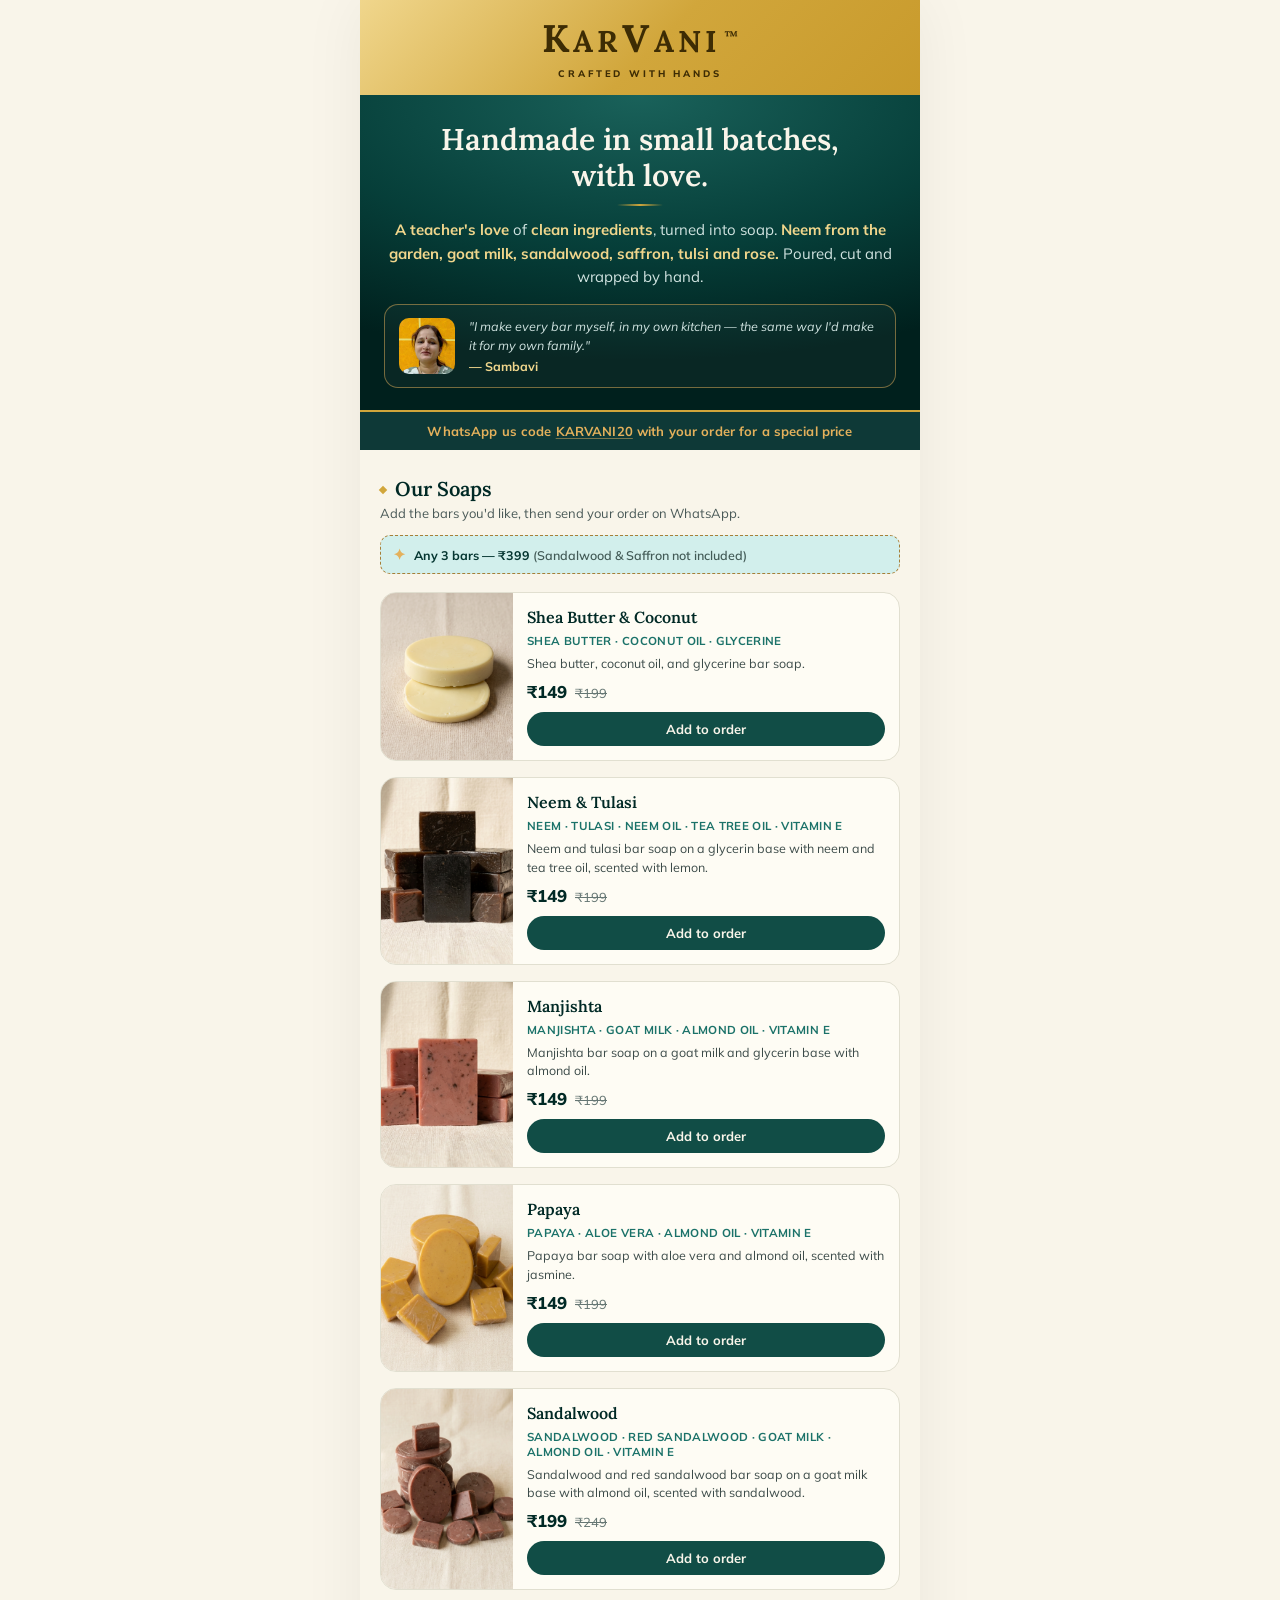
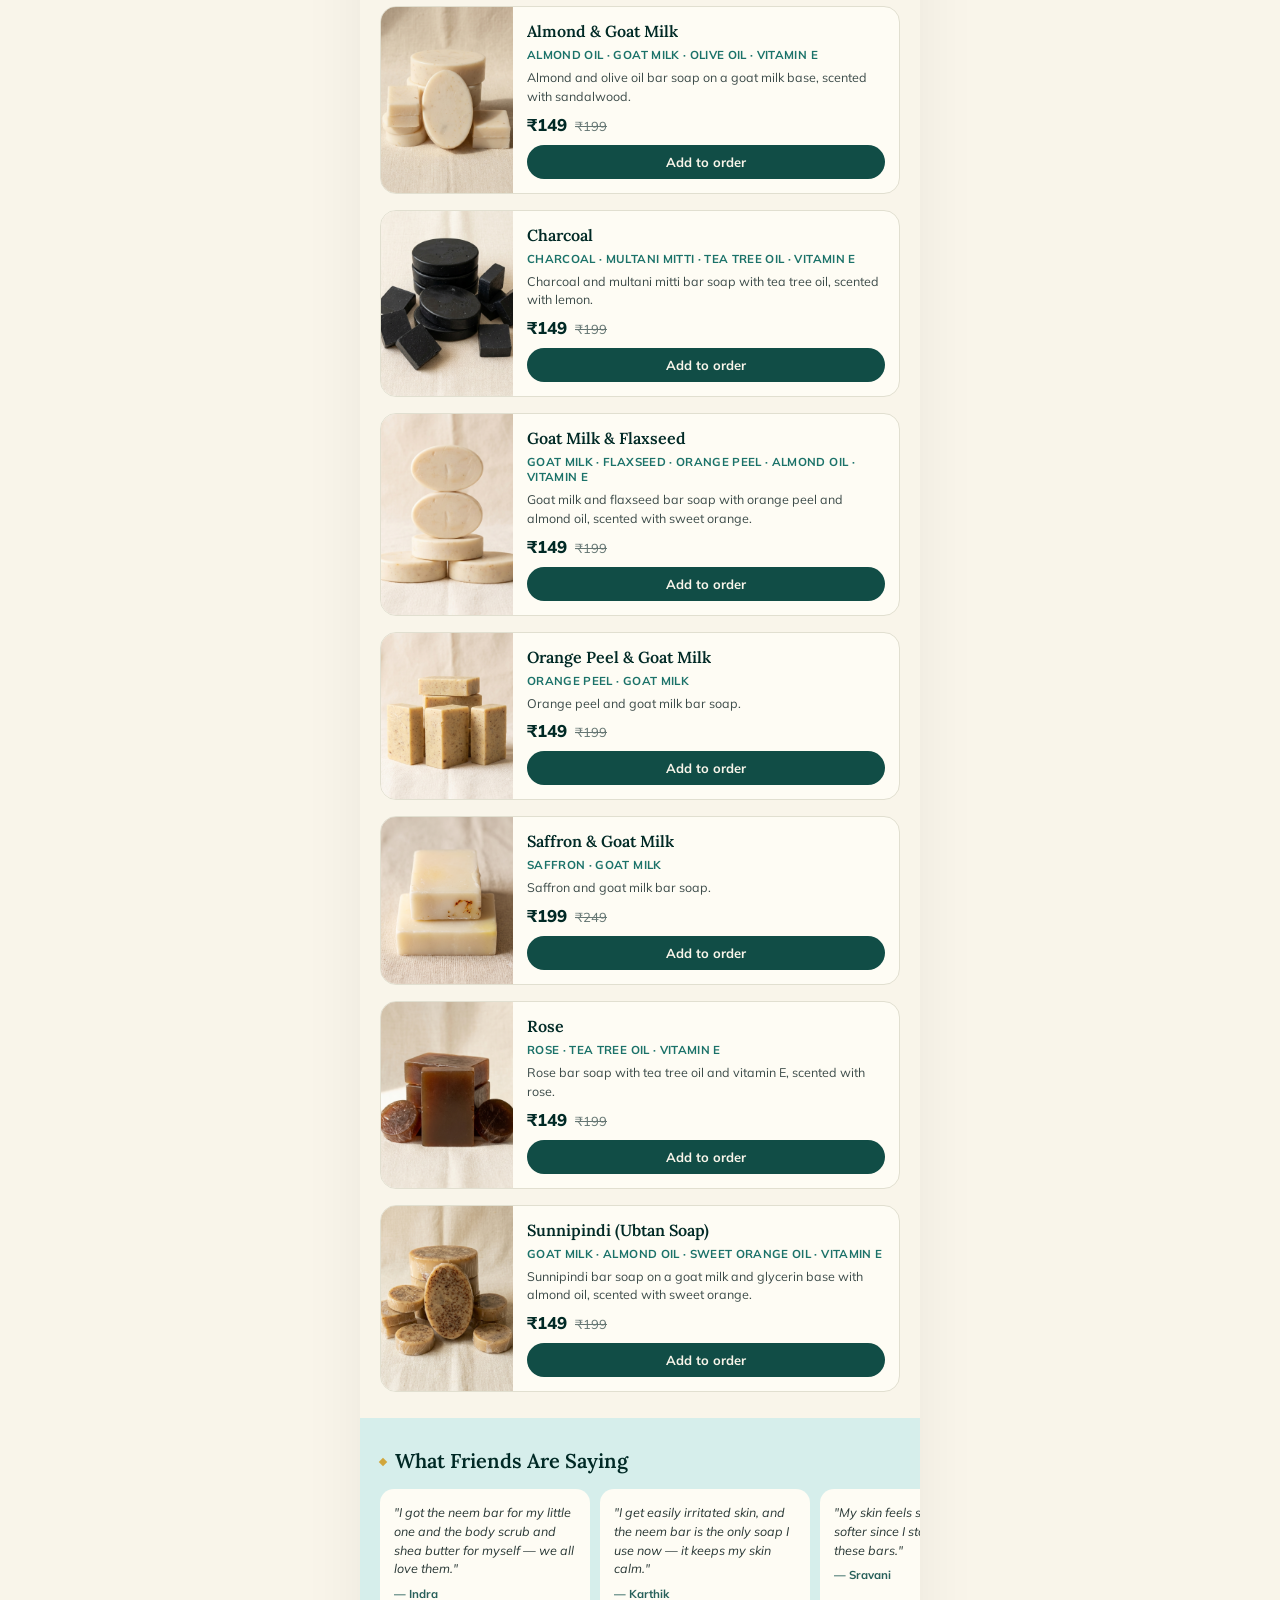
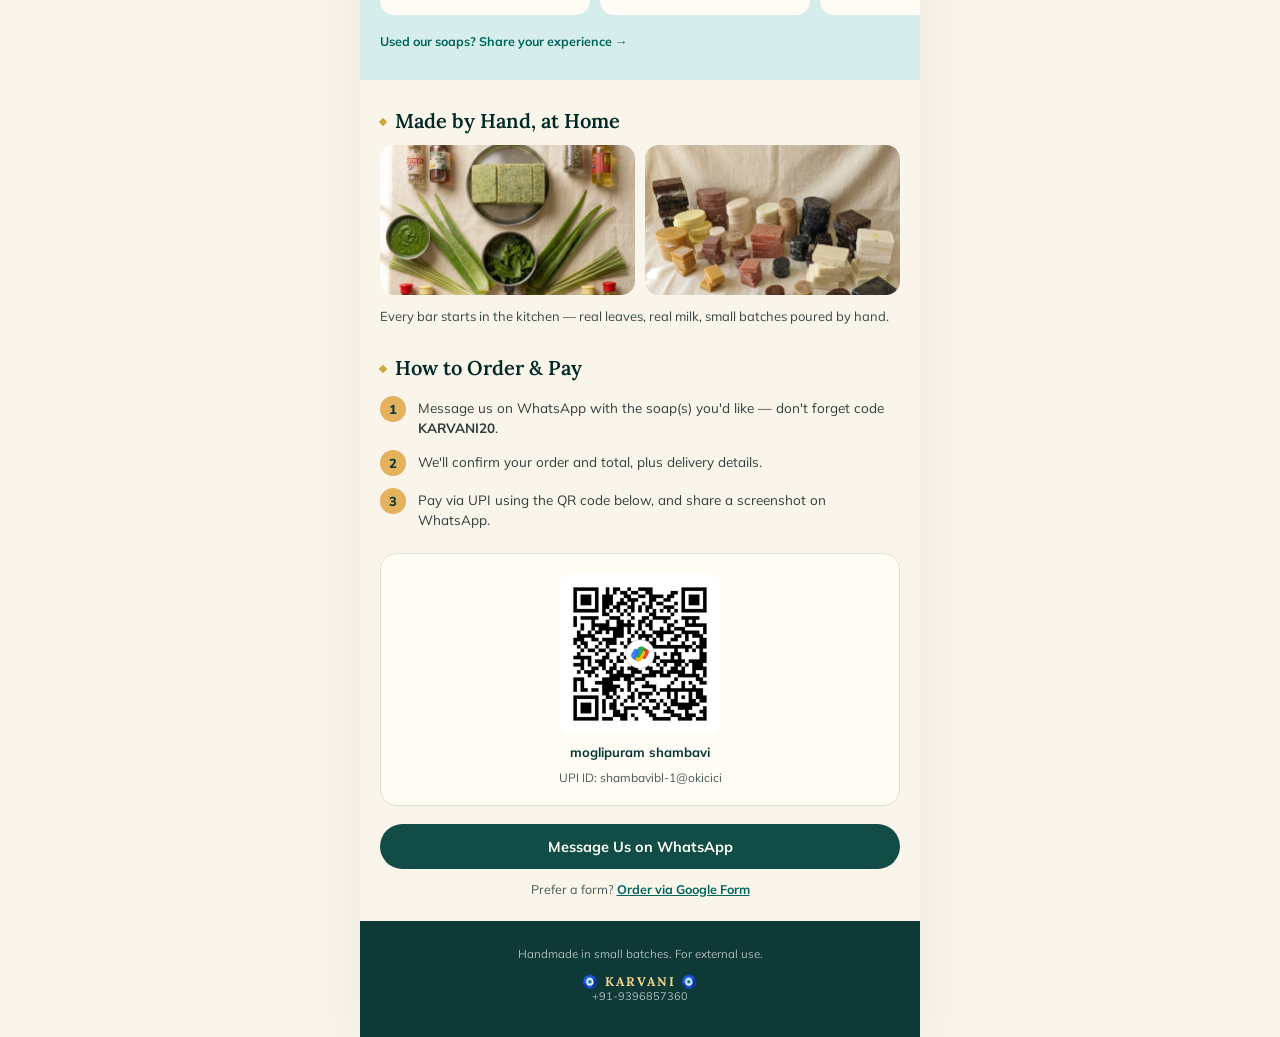
==== commit a487d01e: "layout: tighten made-by-hand to how-to-order gap, nazar emoji in footer Co-Authored-By: Claude Opus " ====
--- a/index.html
+++ b/index.html
@@ -301,7 +301,7 @@
   <!-- FOOTER -->
   <footer class="site-footer">
     <div class="footer-note">Handmade in small batches. For external use.</div>
-    <div class="footer-brand"><b>KARVANI</b><br><span data-config="whatsappDisplay">+91-9396857360</span></div>
+    <div class="footer-brand"><b>🧿 KARVANI 🧿</b><br><span data-config="whatsappDisplay">+91-9396857360</span></div>
   </footer>
 
   <!-- spacer so the sticky bar never covers the last content -->
--- a/style.css
+++ b/style.css
@@ -507,7 +507,7 @@
 /* ---- Made by hand ---- */
 
 .made-by-hand {
-  padding: 28px 20px;
+  padding: 28px 20px 14px;
 }
 
 .made-by-hand .section-title { margin-bottom: 12px; }
@@ -535,7 +535,7 @@
 /* ---- How to order ---- */
 
 .how-to-order {
-  padding: 30px 20px 24px;
+  padding: 14px 20px 24px;
 }
 
 .steps {
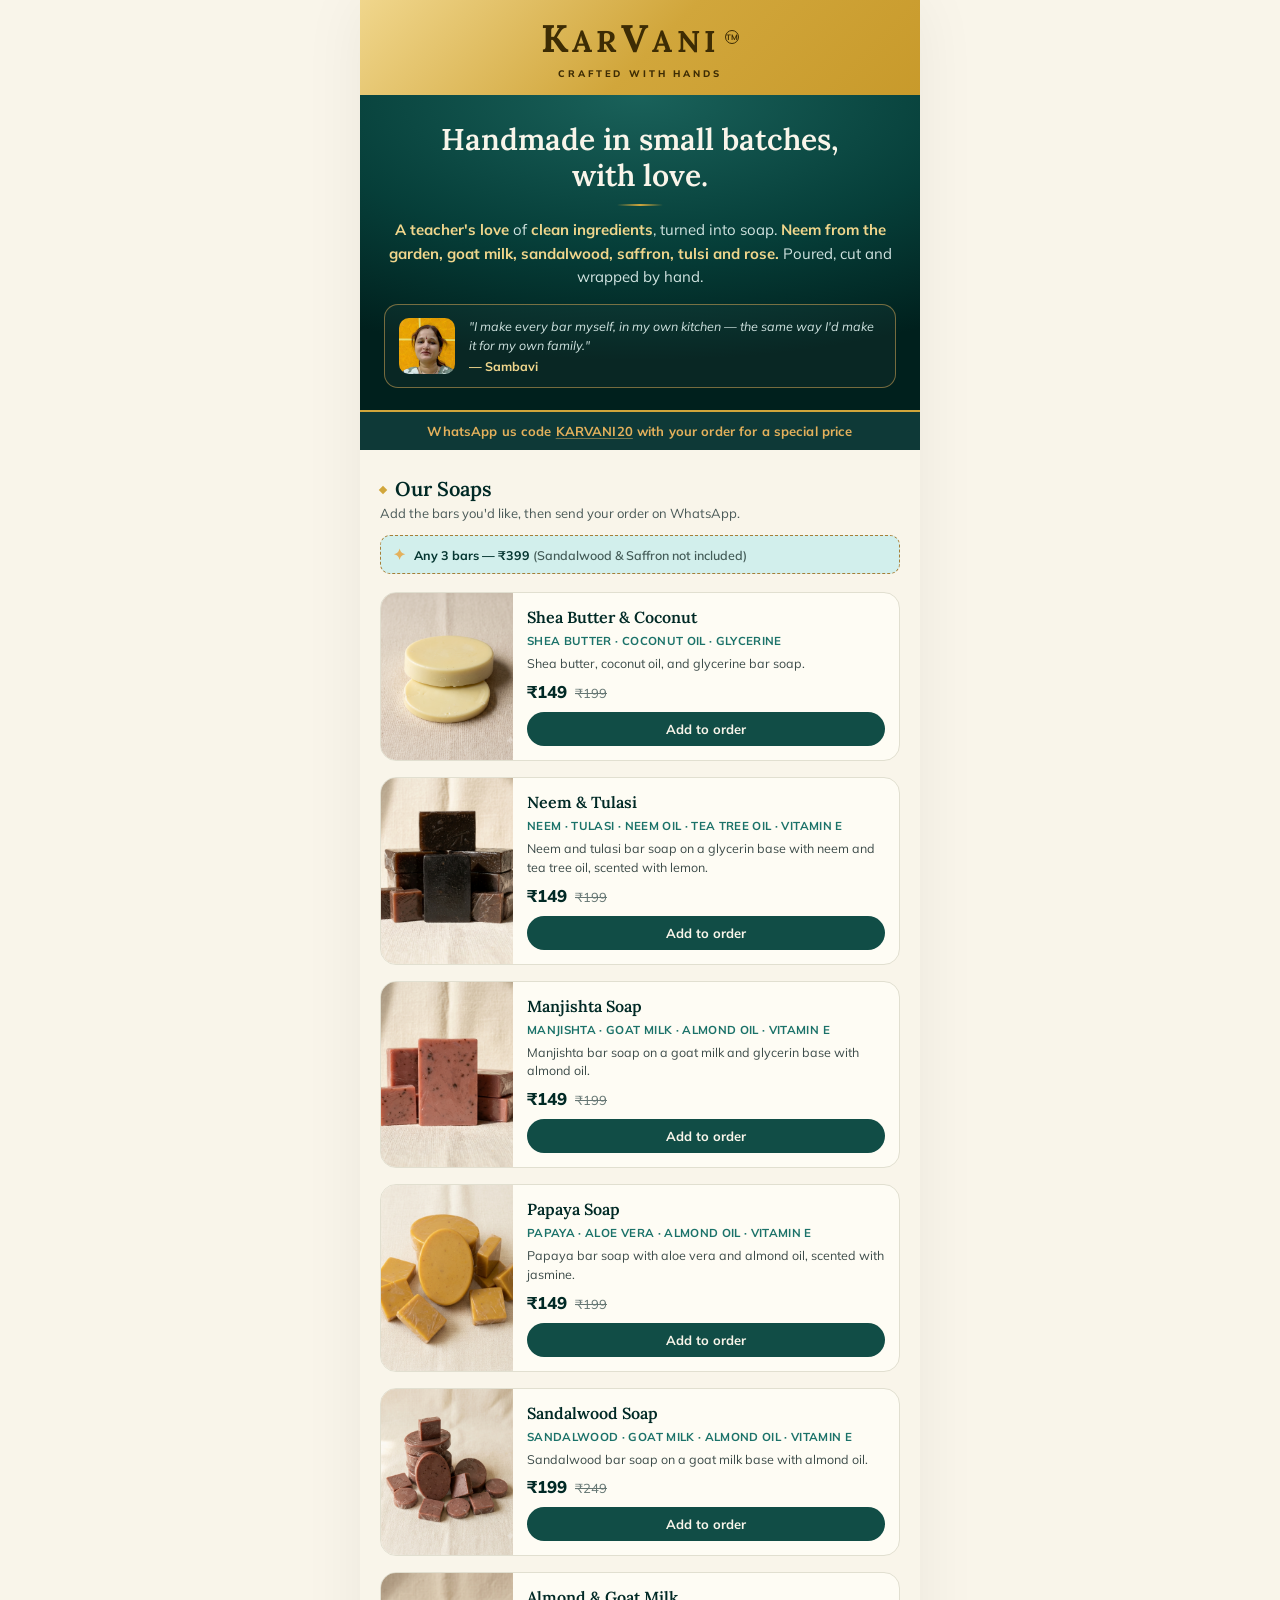
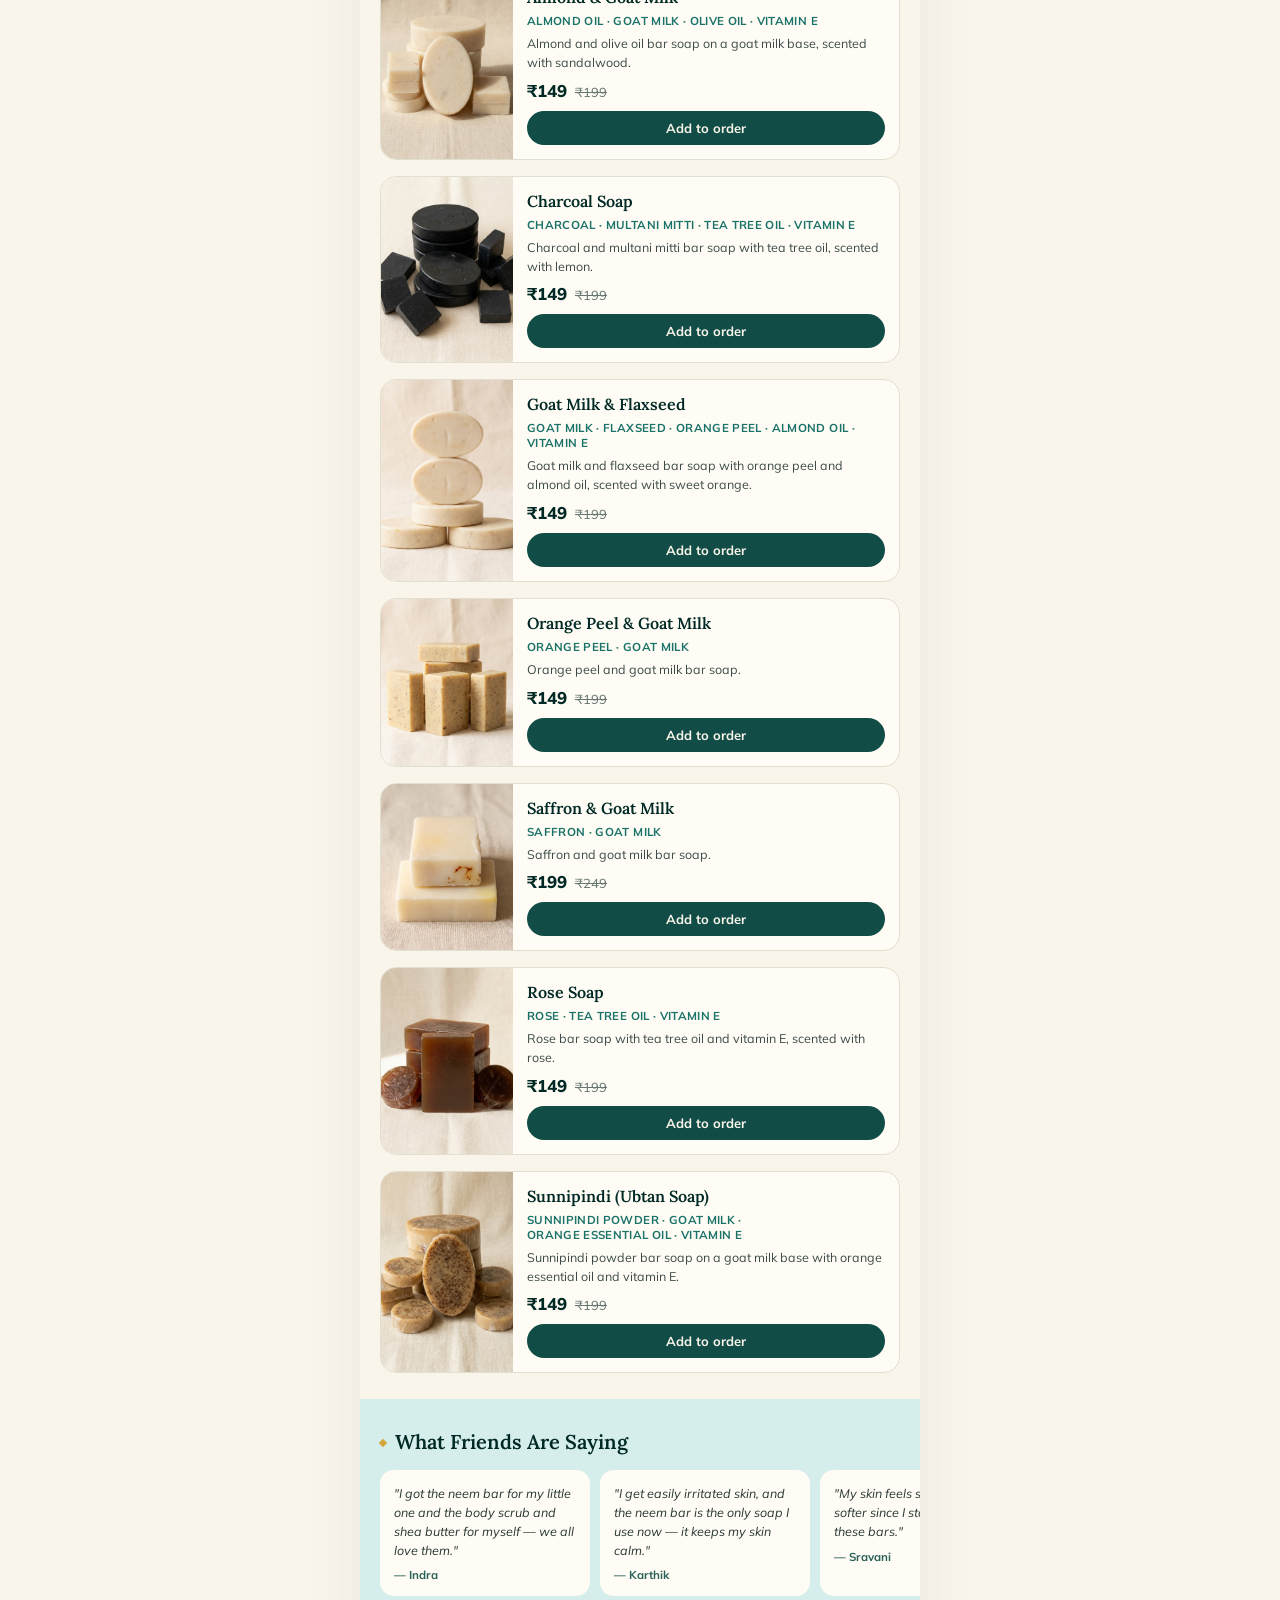
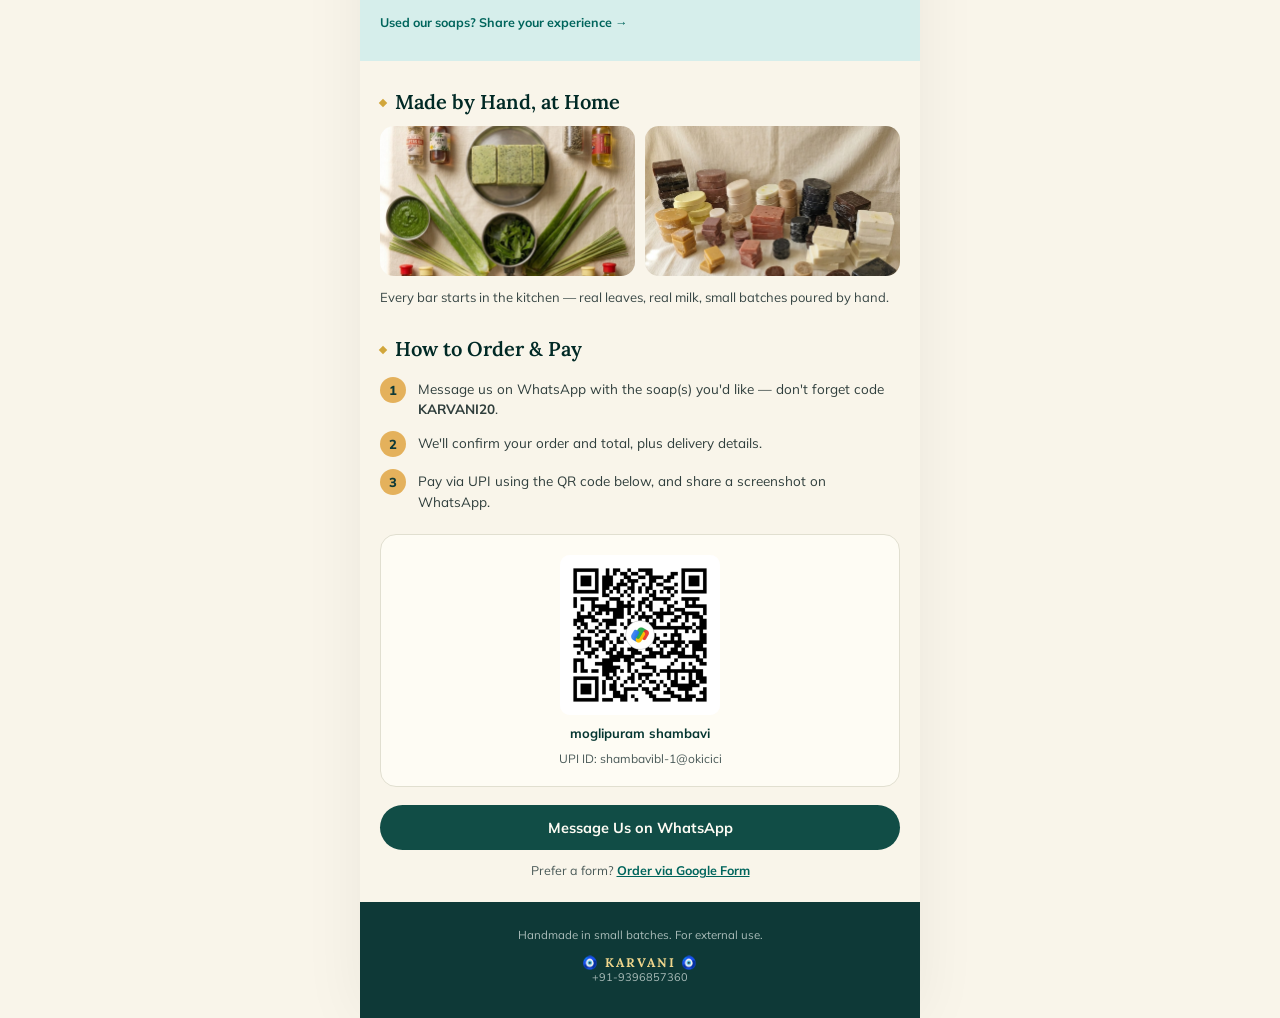
==== commit 4b2818ec: "catalog: circled TM, correct Sunnipindi ingredients, "Soap" in card names - masthead: circled "TM" r" ====
--- a/index.html
+++ b/index.html
@@ -18,7 +18,7 @@
   <!-- HERO -->
   <section class="hero">
     <div class="hero-band">
-      <div class="brandmark"><span class="cap">K</span>ar<span class="cap">v</span>ani<span class="tm">&trade;</span></div>
+      <div class="brandmark"><span class="cap">K</span>ar<span class="cap">v</span>ani<span class="tm">TM</span></div>
       <div class="brand-tagline">Crafted with hands</div>
     </div>
 
@@ -77,12 +77,12 @@
         </div>
       </article>
 
-      <article class="product-card" data-price="149" data-name="Manjishta">
+      <article class="product-card" data-price="149" data-name="Manjishta Soap">
         <div class="product-image">
           <img src="assets/images/manjishta-soap.png" alt="Manjishta soap bar" loading="lazy">
         </div>
         <div class="product-body">
-          <h3 class="product-name">Manjishta</h3>
+          <h3 class="product-name">Manjishta Soap</h3>
           <div class="product-ingredients">Manjishta &middot; Goat&nbsp;Milk &middot; Almond&nbsp;Oil &middot; Vitamin&nbsp;E</div>
           <p class="product-description">Manjishta bar soap on a goat milk and glycerin base with almond oil.</p>
           <div class="product-price">
@@ -93,12 +93,12 @@
         </div>
       </article>
 
-      <article class="product-card" data-price="149" data-name="Papaya">
+      <article class="product-card" data-price="149" data-name="Papaya Soap">
         <div class="product-image">
           <img src="assets/images/papaya-soap.png" alt="Papaya soap bar" loading="lazy">
         </div>
         <div class="product-body">
-          <h3 class="product-name">Papaya</h3>
+          <h3 class="product-name">Papaya Soap</h3>
           <div class="product-ingredients">Papaya &middot; Aloe&nbsp;Vera &middot; Almond&nbsp;Oil &middot; Vitamin&nbsp;E</div>
           <p class="product-description">Papaya bar soap with aloe vera and almond oil, scented with jasmine.</p>
           <div class="product-price">
@@ -109,14 +109,14 @@
         </div>
       </article>
 
-      <article class="product-card" data-price="199" data-name="Sandalwood">
+      <article class="product-card" data-price="199" data-name="Sandalwood Soap">
         <div class="product-image">
           <img src="assets/images/sandalwood-soap.png" alt="Sandalwood soap bar" loading="lazy">
         </div>
         <div class="product-body">
-          <h3 class="product-name">Sandalwood</h3>
-          <div class="product-ingredients">Sandalwood &middot; Red&nbsp;Sandalwood &middot; Goat&nbsp;Milk &middot; Almond&nbsp;Oil &middot; Vitamin&nbsp;E</div>
-          <p class="product-description">Sandalwood and red sandalwood bar soap on a goat milk base with almond oil, scented with sandalwood.</p>
+          <h3 class="product-name">Sandalwood Soap</h3>
+          <div class="product-ingredients">Sandalwood &middot; Goat&nbsp;Milk &middot; Almond&nbsp;Oil &middot; Vitamin&nbsp;E</div>
+          <p class="product-description">Sandalwood bar soap on a goat milk base with almond oil.</p>
           <div class="product-price">
             <span class="price-now">&#8377;199</span>
             <span class="price-mrp">&#8377;249</span>
@@ -141,12 +141,12 @@
         </div>
       </article>
 
-      <article class="product-card" data-price="149" data-name="Charcoal">
+      <article class="product-card" data-price="149" data-name="Charcoal Soap">
         <div class="product-image">
           <img src="assets/images/charcoal-soap.png?v=2" alt="Charcoal soap bar" loading="lazy">
         </div>
         <div class="product-body">
-          <h3 class="product-name">Charcoal</h3>
+          <h3 class="product-name">Charcoal Soap</h3>
           <div class="product-ingredients">Charcoal &middot; Multani&nbsp;Mitti &middot; Tea&nbsp;Tree&nbsp;Oil &middot; Vitamin&nbsp;E</div>
           <p class="product-description">Charcoal and multani mitti bar soap with tea tree oil, scented with lemon.</p>
           <div class="product-price">
@@ -205,12 +205,12 @@
         </div>
       </article>
 
-      <article class="product-card" data-price="149" data-name="Rose">
+      <article class="product-card" data-price="149" data-name="Rose Soap">
         <div class="product-image">
           <img src="assets/images/rose-soap.png" alt="Rose soap bar" loading="lazy">
         </div>
         <div class="product-body">
-          <h3 class="product-name">Rose</h3>
+          <h3 class="product-name">Rose Soap</h3>
           <div class="product-ingredients">Rose &middot; Tea&nbsp;Tree&nbsp;Oil &middot; Vitamin&nbsp;E</div>
           <p class="product-description">Rose bar soap with tea tree oil and vitamin E, scented with rose.</p>
           <div class="product-price">
@@ -227,8 +227,8 @@
         </div>
         <div class="product-body">
           <h3 class="product-name">Sunnipindi (Ubtan Soap)</h3>
-          <div class="product-ingredients">Goat&nbsp;Milk &middot; Almond&nbsp;Oil &middot; Sweet&nbsp;Orange&nbsp;Oil &middot; Vitamin&nbsp;E</div>
-          <p class="product-description">Sunnipindi bar soap on a goat milk and glycerin base with almond oil, scented with sweet orange.</p>
+          <div class="product-ingredients">Sunnipindi&nbsp;Powder &middot; Goat&nbsp;Milk &middot; Orange&nbsp;Essential&nbsp;Oil &middot; Vitamin&nbsp;E</div>
+          <p class="product-description">Sunnipindi powder bar soap on a goat milk base with orange essential oil and vitamin E.</p>
           <div class="product-price">
             <span class="price-now">&#8377;149</span>
             <span class="price-mrp">&#8377;199</span>
--- a/style.css
+++ b/style.css
@@ -70,10 +70,19 @@
 .brandmark .cap { font-size: 1.28em; }
 
 .brandmark .tm {
-  font-size: 0.42em;
-  vertical-align: 0.95em;
+  display: inline-block;
+  width: 1.85em;
+  height: 1.85em;
+  line-height: 1.75em;
+  text-align: center;
+  font-family: 'Mulish', system-ui, sans-serif;
+  font-size: 0.26em;
+  font-weight: 700;
   letter-spacing: 0;
-  margin-left: 3px;
+  vertical-align: 1.6em;
+  margin-left: 5px;
+  border: 1px solid currentColor;
+  border-radius: 50%;
 }
 
 .brand-tagline {
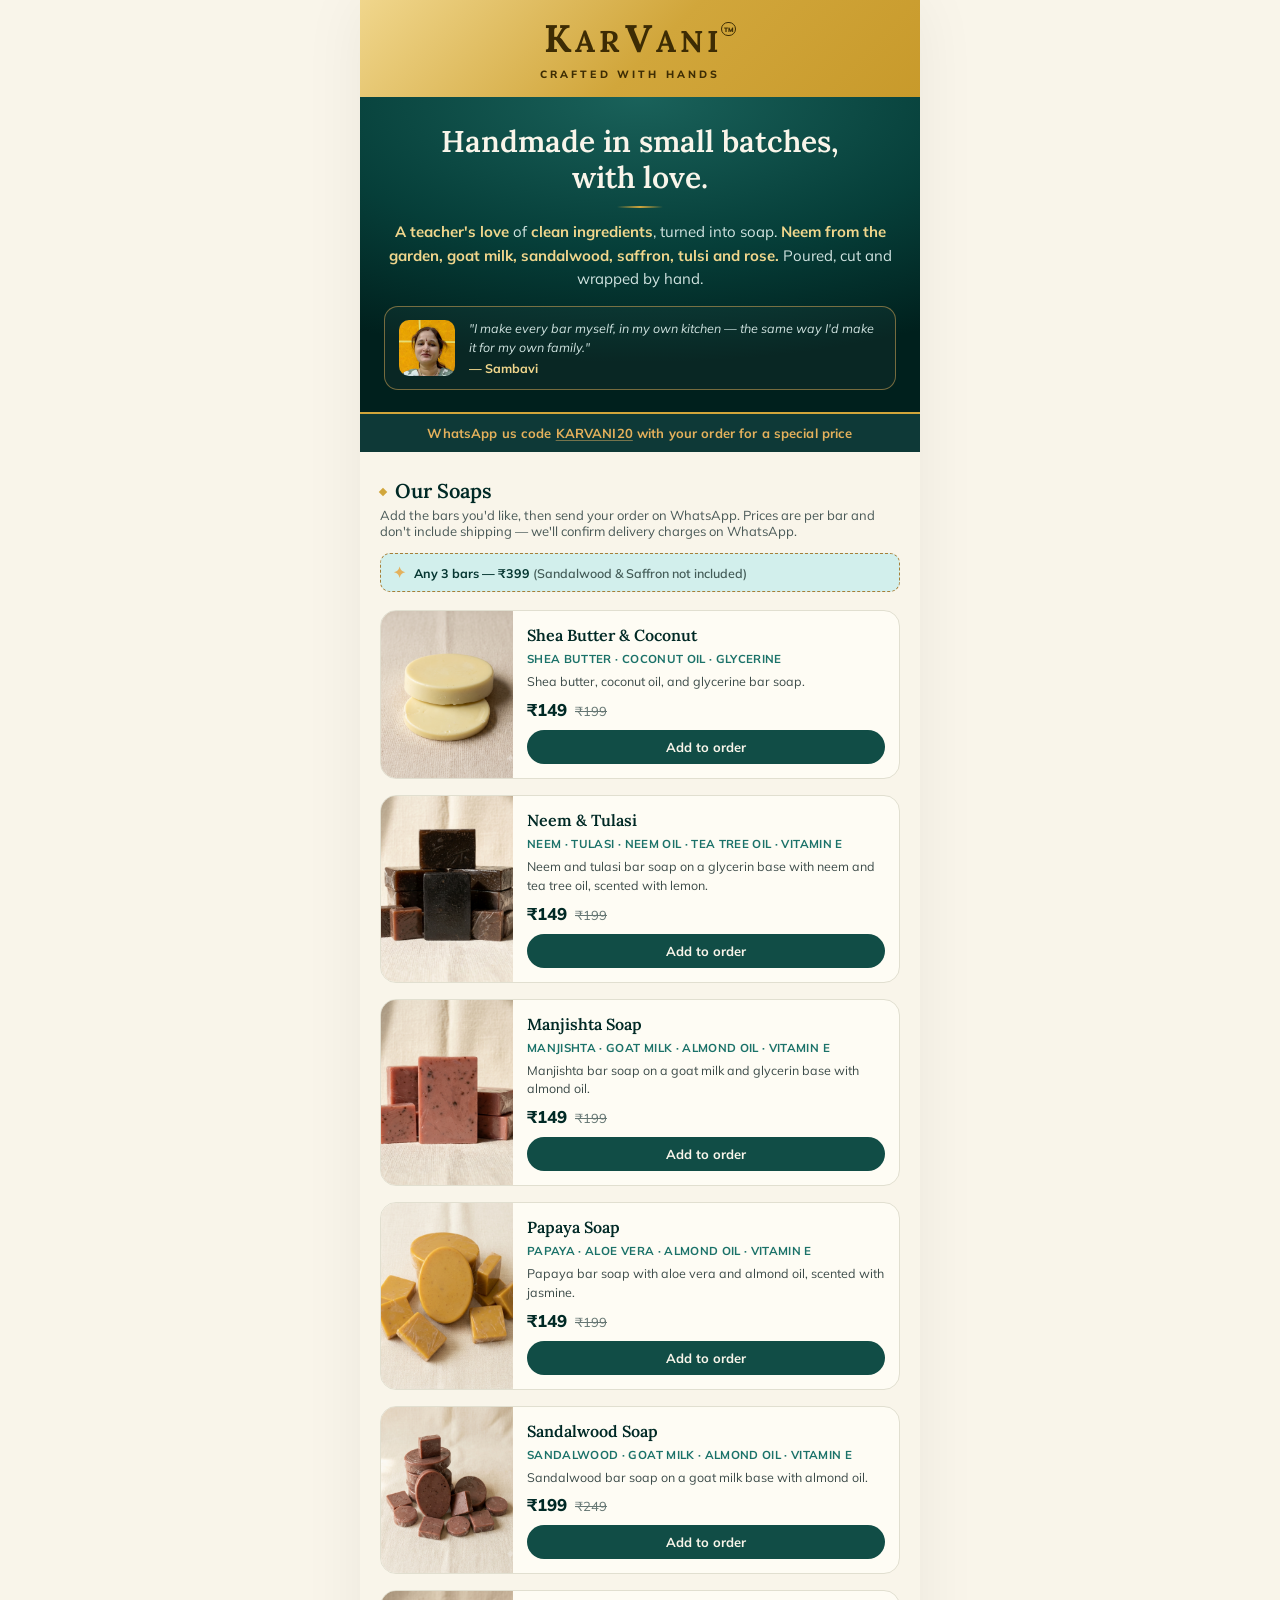
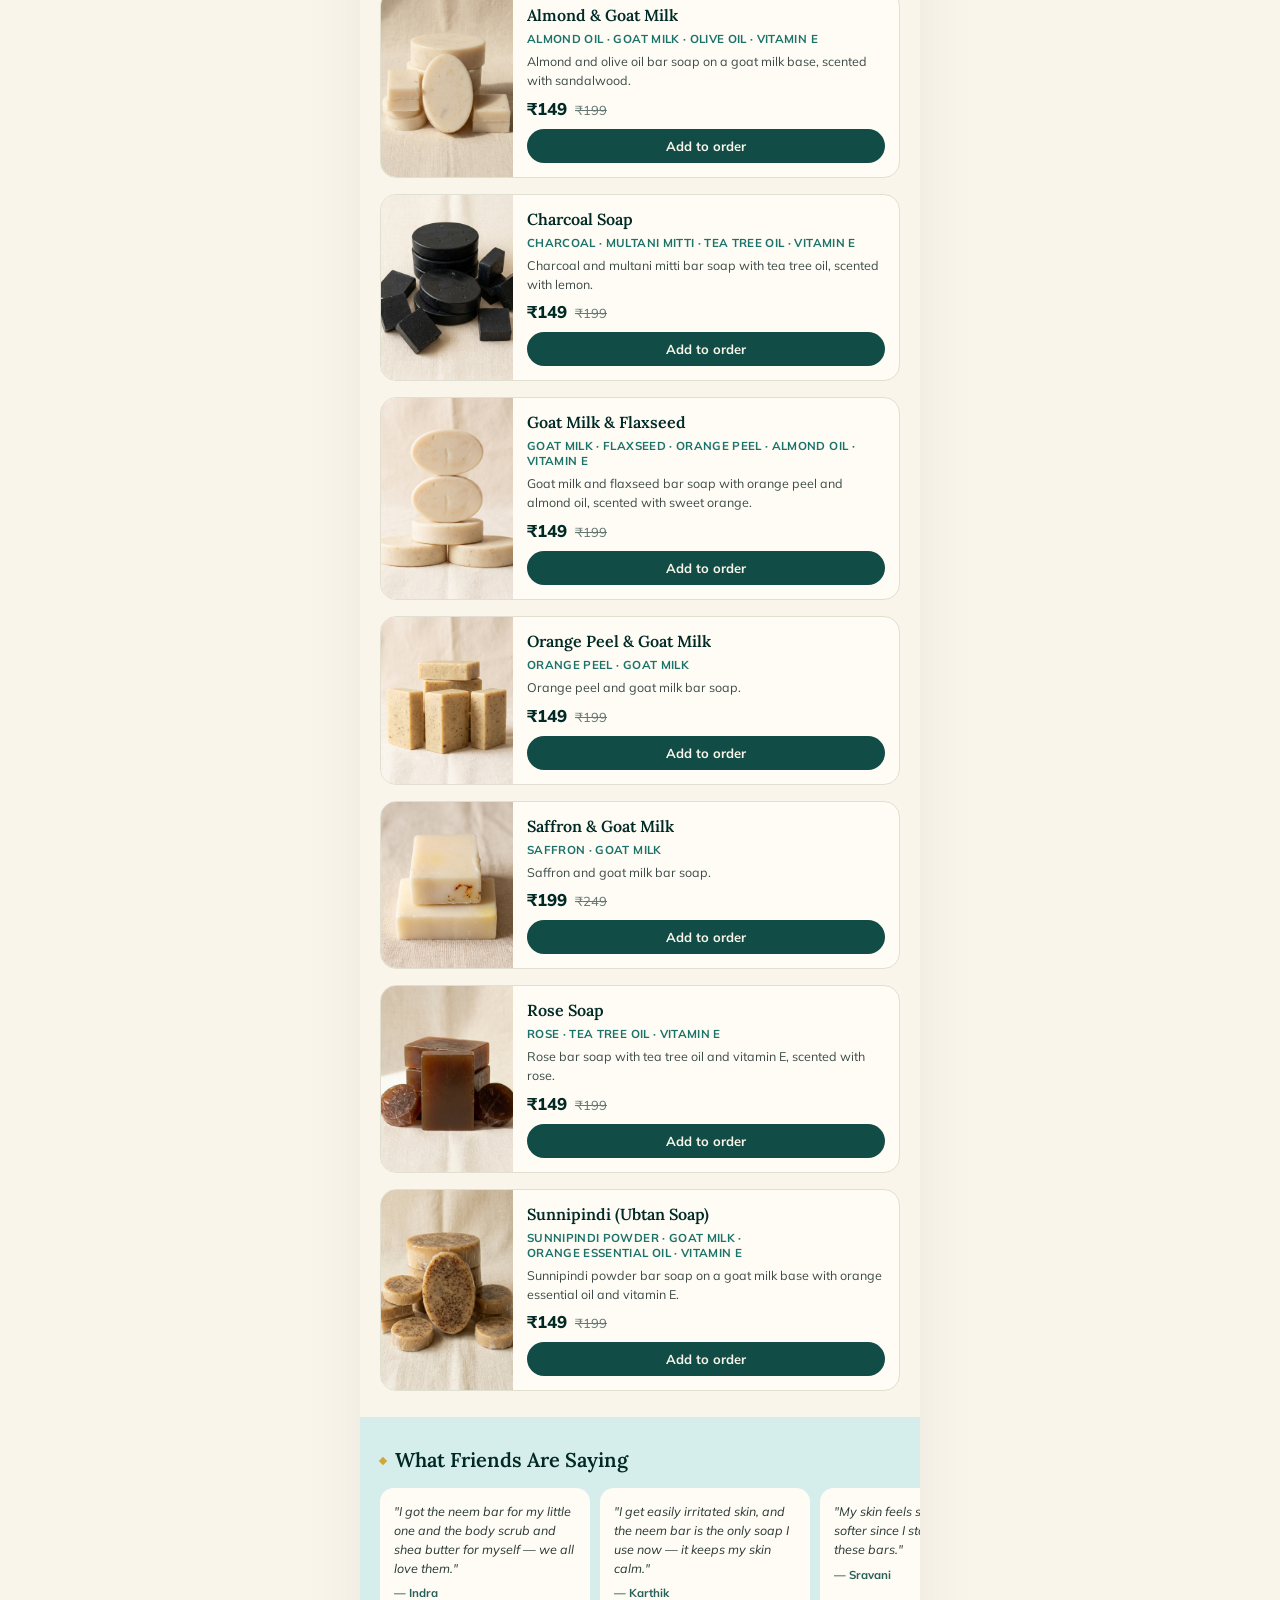
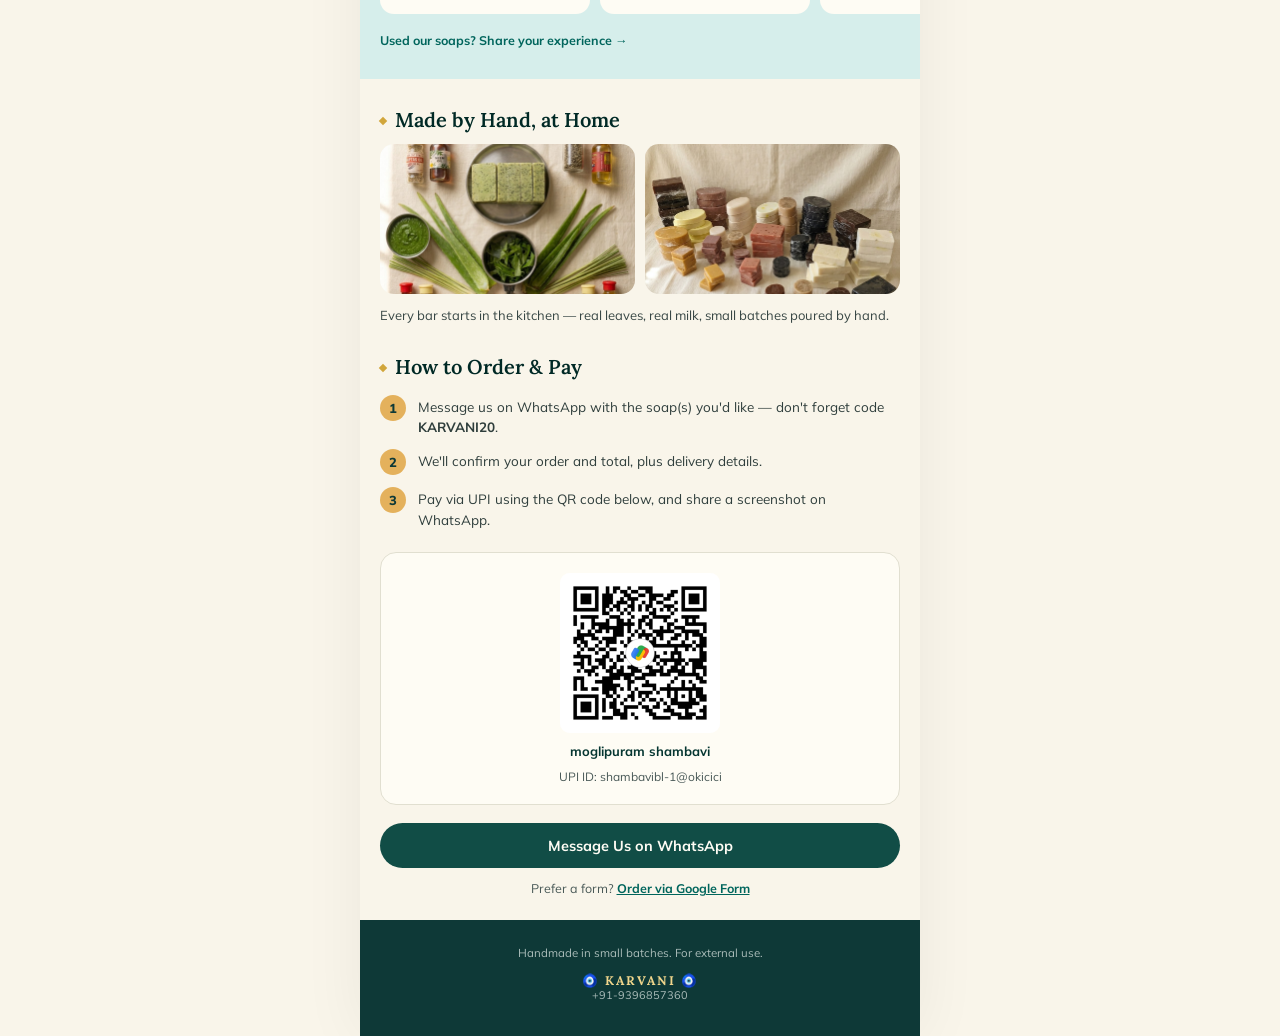
==== commit 1e3a6da6: "copy: say shipping is extra in the catalog, order bar and WhatsApp message Co-Authored-By: Claude Op" ====
--- a/index.html
+++ b/index.html
@@ -41,7 +41,7 @@
   <!-- PRODUCTS -->
   <section class="products">
     <h2 class="section-title">Our Soaps</h2>
-    <p class="products-sub">Add the bars you'd like, then send your order on WhatsApp.</p>
+    <p class="products-sub">Add the bars you'd like, then send your order on WhatsApp. Prices are per bar and don't include shipping &mdash; we'll confirm delivery charges on WhatsApp.</p>
     <div class="bundle-callout"><span class="bundle-star">&#10022;</span> <span>Any 3 bars &mdash; &#8377;399 <span class="bundle-except">(Sandalwood &amp; Saffron not included)</span></span></div>
 
     <div class="product-grid" id="product-grid">
@@ -312,6 +312,7 @@
     <div class="order-bar-row">
       <div>
         <div class="order-bar-total"><span id="cart-count">0 bars</span> &middot; &#8377;<span id="cart-total">0</span></div>
+        <div class="ship-note">+ shipping</div>
         <div class="order-bar-bundle" id="bundle-note" hidden>3-bar bundle price applied &check;</div>
       </div>
       <a class="btn-send" id="send-order-link" href="#" target="_blank" rel="noopener">Send order on WhatsApp</a>
--- a/style.css
+++ b/style.css
@@ -71,23 +71,24 @@
 
 .brandmark .tm {
   display: inline-block;
-  width: 1.85em;
-  height: 1.85em;
-  line-height: 1.75em;
+  width: 2.35em;
+  height: 2.35em;
+  line-height: 2.25em;
   text-align: center;
   font-family: 'Mulish', system-ui, sans-serif;
-  font-size: 0.26em;
-  font-weight: 700;
+  font-size: 0.21em;
+  font-weight: 900;
   letter-spacing: 0;
-  vertical-align: 1.6em;
-  margin-left: 5px;
-  border: 1px solid currentColor;
+  vertical-align: 3.25em;
+  margin-left: -2px;
+  border: 1.5px solid currentColor;
   border-radius: 50%;
 }
 
 .brand-tagline {
   margin-top: 10px;
-  font-size: 9.5px;
+  padding-right: 20px;
+  font-size: 10.5px;
   font-weight: 800;
   letter-spacing: 0.3em;
   text-transform: uppercase;
@@ -424,6 +425,13 @@
   color: var(--heading);
 }
 
+.ship-note {
+  font-size: 11px;
+  margin-top: 1px;
+  font-weight: 700;
+  color: oklch(45% 0.02 185);
+}
+
 .order-bar-bundle {
   font-size: 11px;
   font-weight: 700;
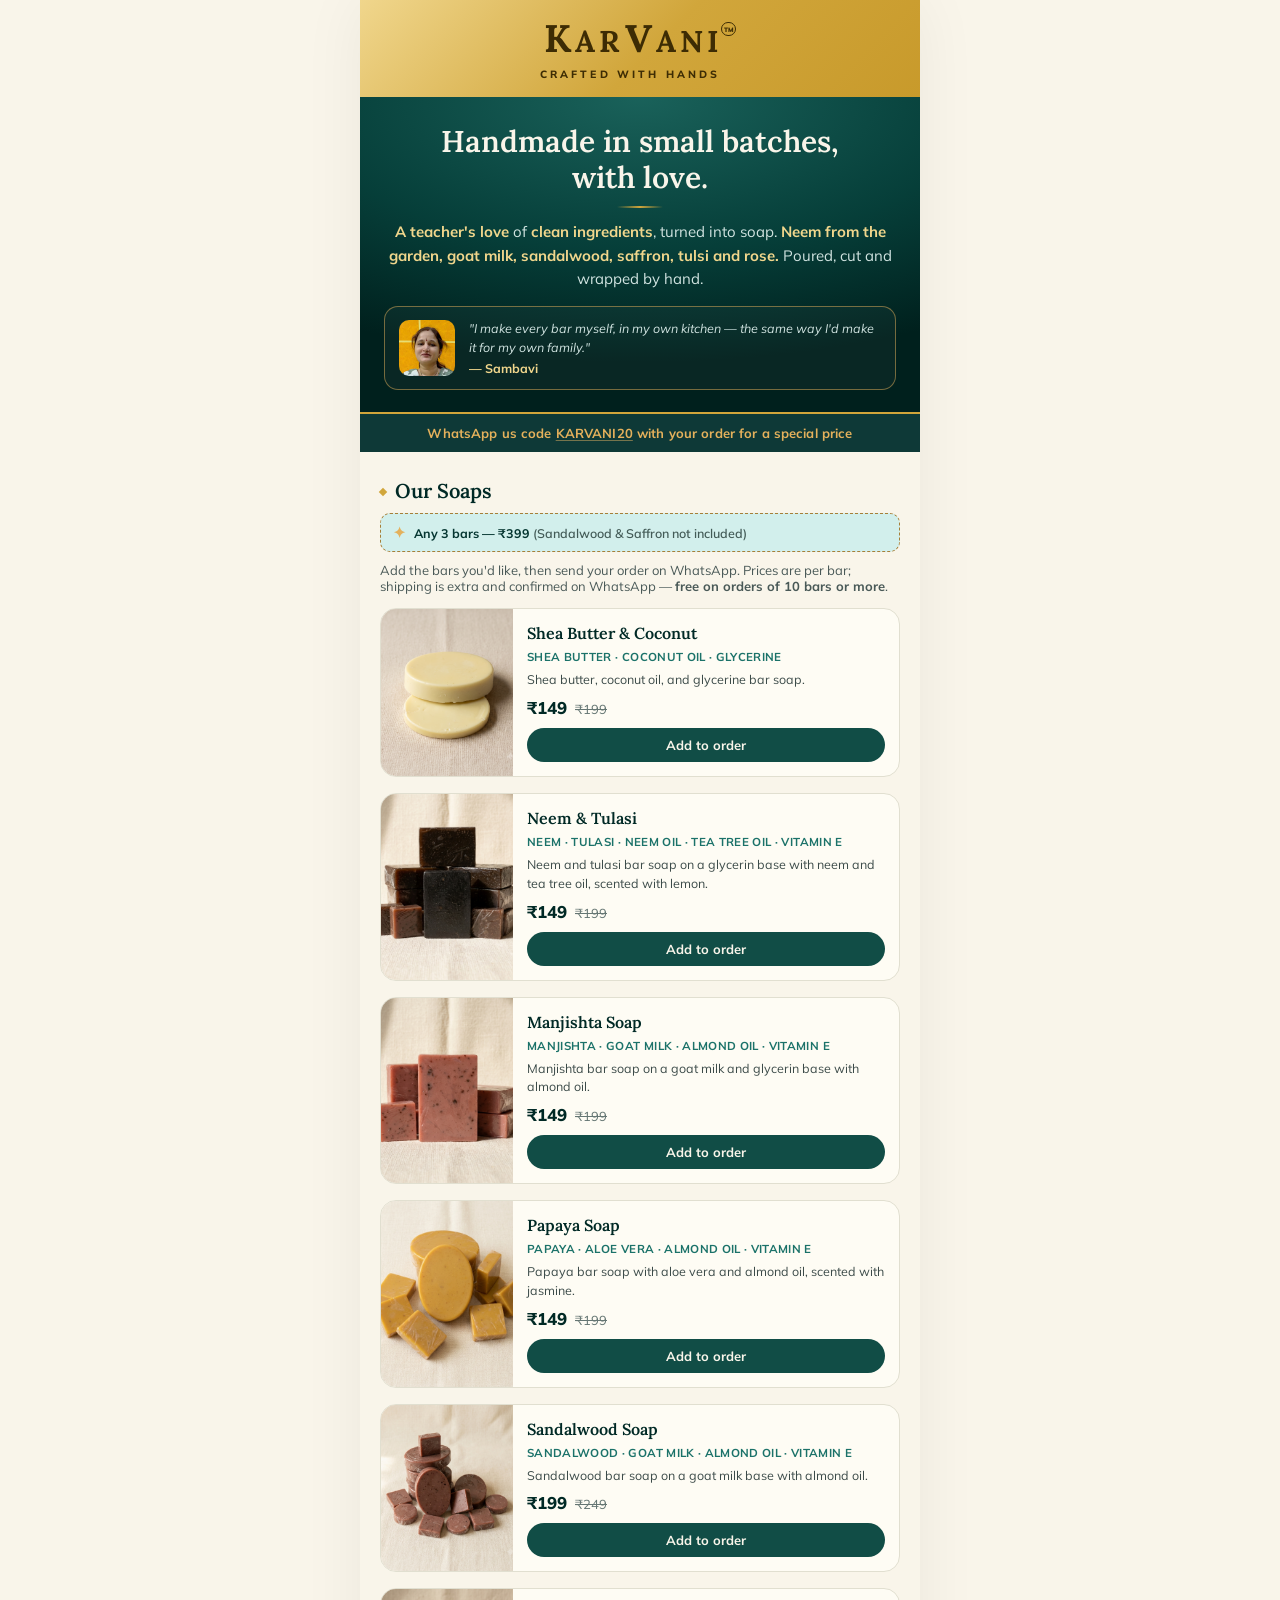
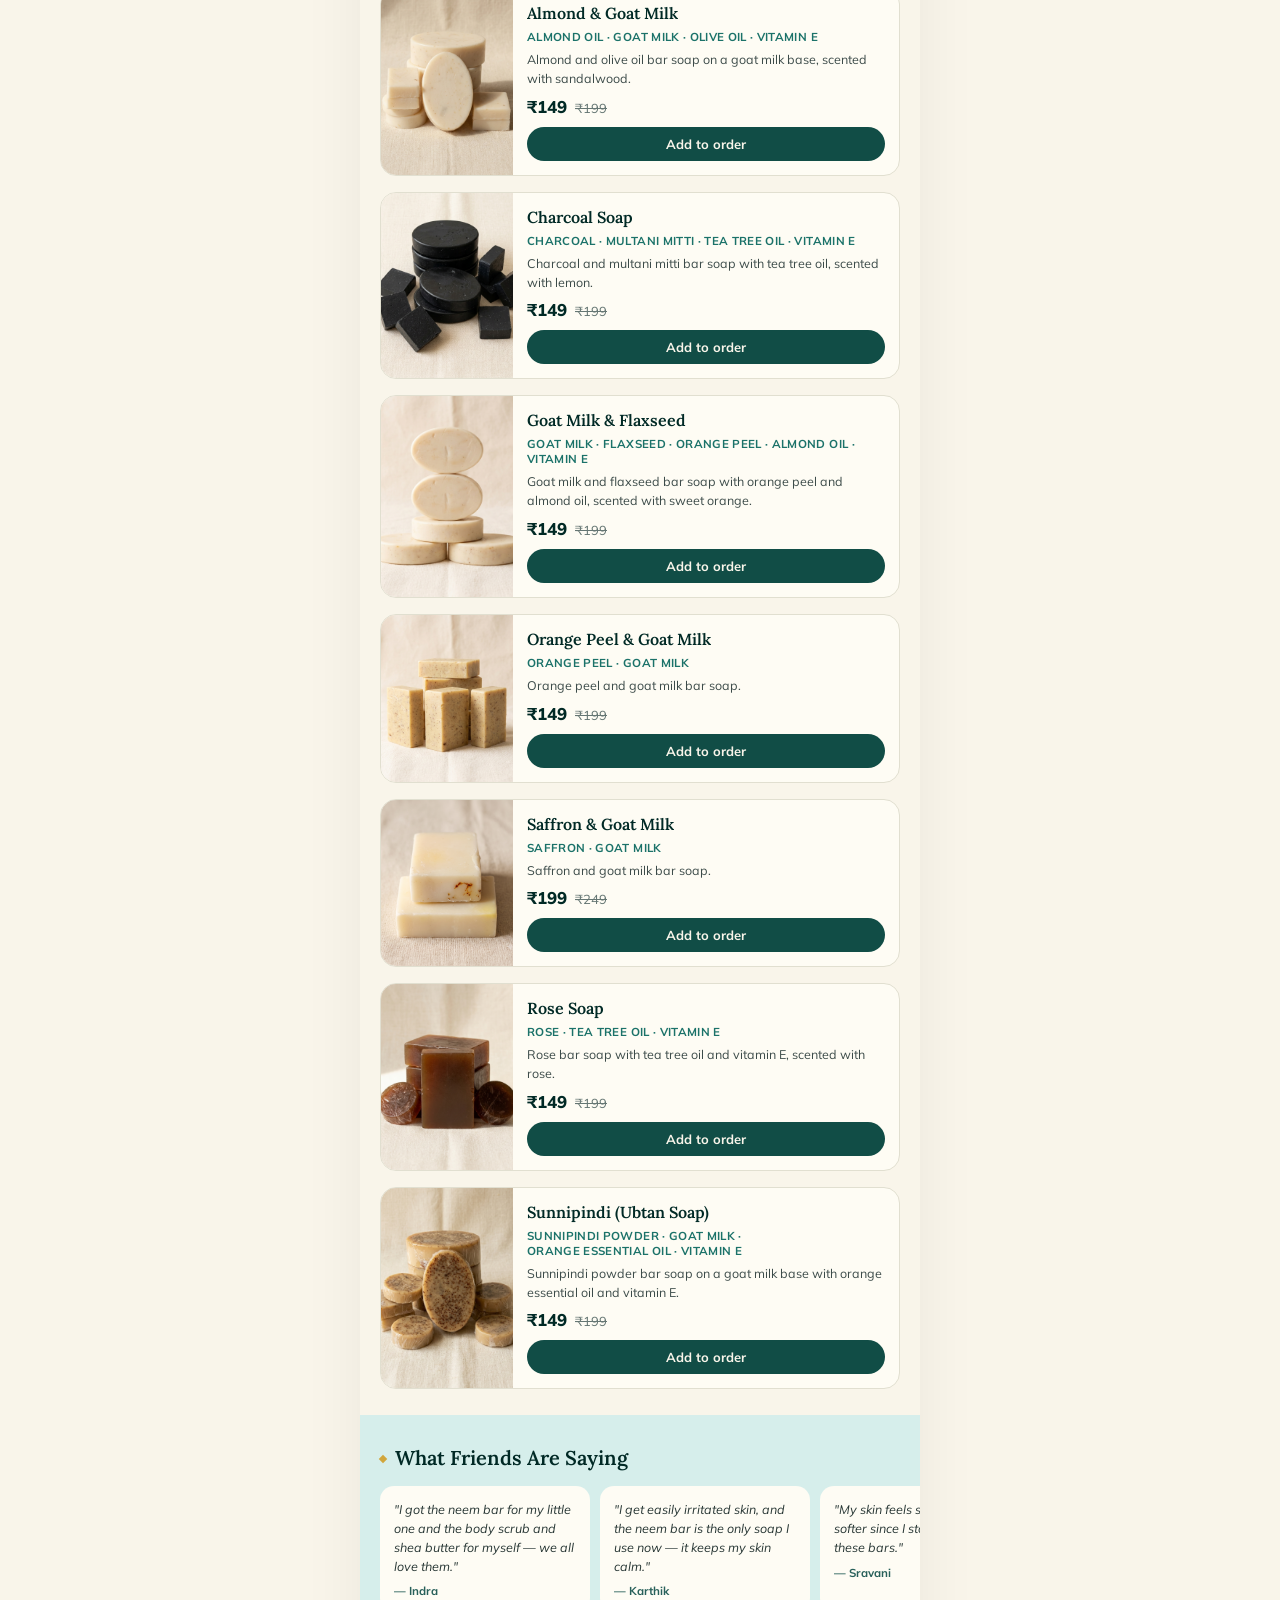
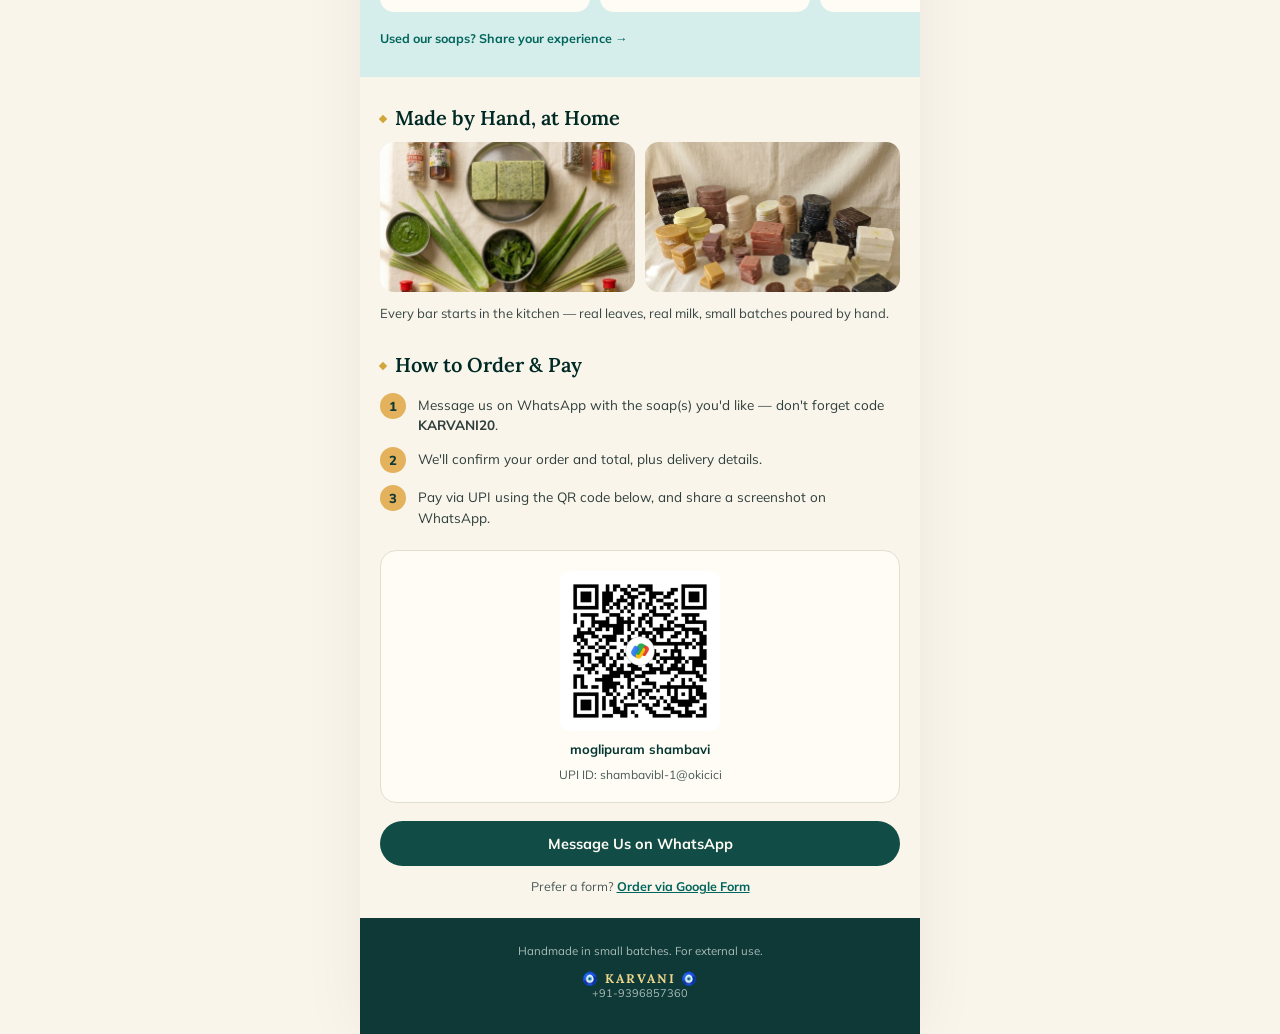
==== commit 86b2534f: "offer: free shipping from 10 bars, bundle callout above the catalog sub-line Co-Authored-By: Claude " ====
--- a/index.html
+++ b/index.html
@@ -41,8 +41,8 @@
   <!-- PRODUCTS -->
   <section class="products">
     <h2 class="section-title">Our Soaps</h2>
-    <p class="products-sub">Add the bars you'd like, then send your order on WhatsApp. Prices are per bar and don't include shipping &mdash; we'll confirm delivery charges on WhatsApp.</p>
     <div class="bundle-callout"><span class="bundle-star">&#10022;</span> <span>Any 3 bars &mdash; &#8377;399 <span class="bundle-except">(Sandalwood &amp; Saffron not included)</span></span></div>
+    <p class="products-sub">Add the bars you'd like, then send your order on WhatsApp. Prices are per bar; shipping is extra and confirmed on WhatsApp &mdash; <b>free on orders of 10 bars or more</b>.</p>
 
     <div class="product-grid" id="product-grid">
       <article class="product-card" data-price="149" data-name="Shea Butter &amp; Coconut">
--- a/style.css
+++ b/style.css
@@ -214,7 +214,7 @@
   transform: rotate(45deg);
 }
 
-.products .section-title { margin-bottom: 4px; }
+.products .section-title { margin-bottom: 10px; }
 
 .products-sub {
   font-size: 13px;
@@ -230,7 +230,7 @@
   border: 1px dashed oklch(62% 0.1 80);
   border-radius: 10px;
   padding: 9px 12px;
-  margin-bottom: 18px;
+  margin-bottom: 10px;
   font-size: 12.5px;
   font-weight: 700;
   color: var(--leaf-dark);
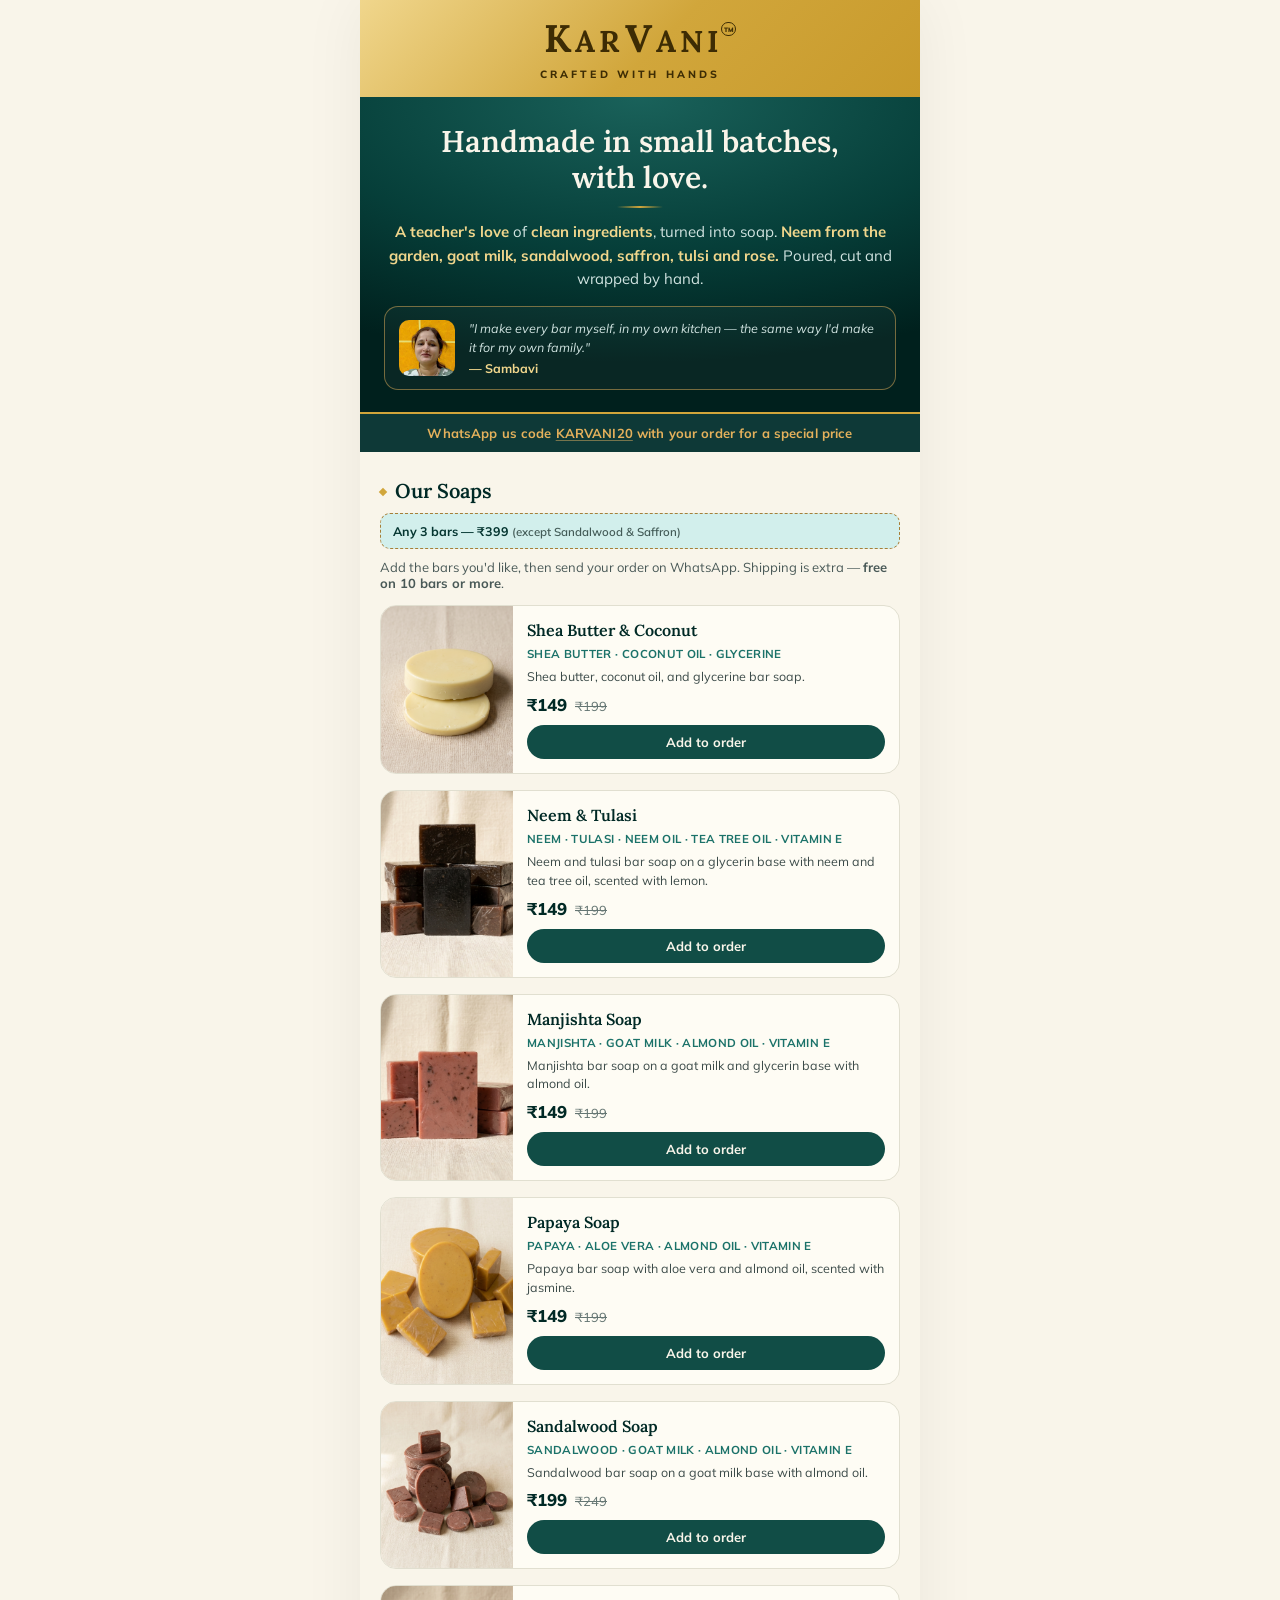
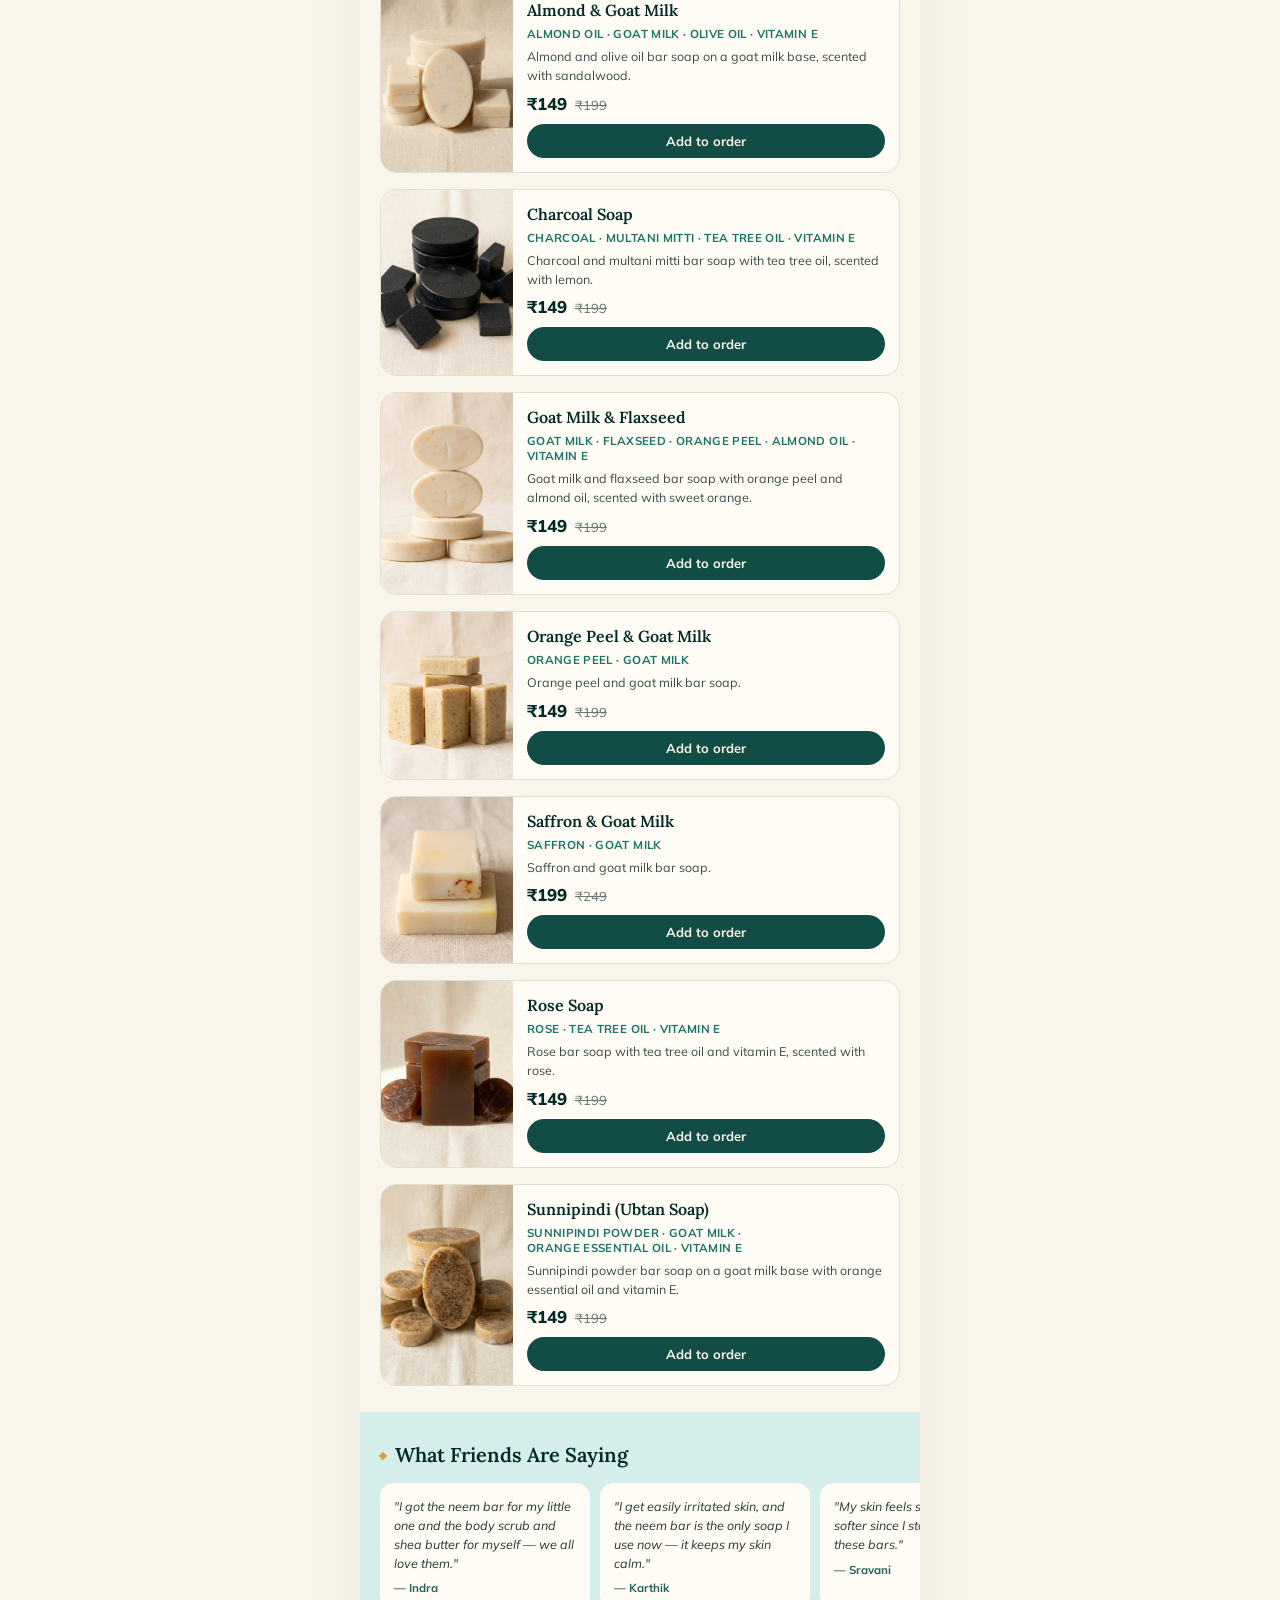
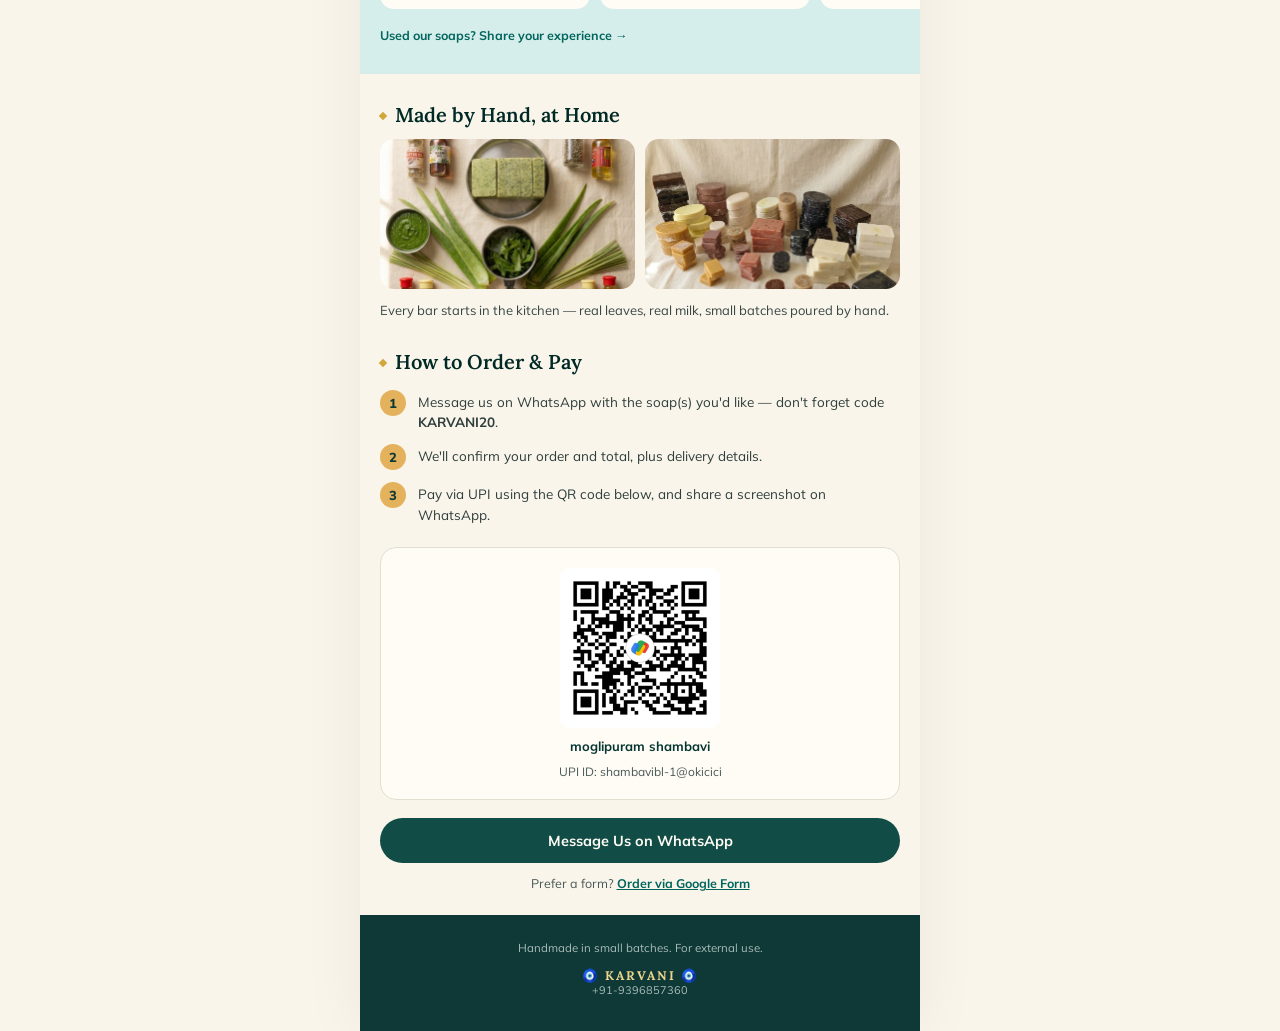
==== commit 3cb60996: "catalog: one-line bundle callout, shorter shipping line, drop the duplicate star Co-Authored-By: Cla" ====
--- a/index.html
+++ b/index.html
@@ -41,8 +41,8 @@
   <!-- PRODUCTS -->
   <section class="products">
     <h2 class="section-title">Our Soaps</h2>
-    <div class="bundle-callout"><span class="bundle-star">&#10022;</span> <span>Any 3 bars &mdash; &#8377;399 <span class="bundle-except">(Sandalwood &amp; Saffron not included)</span></span></div>
-    <p class="products-sub">Add the bars you'd like, then send your order on WhatsApp. Prices are per bar; shipping is extra and confirmed on WhatsApp &mdash; <b>free on orders of 10 bars or more</b>.</p>
+    <div class="bundle-callout"><span>Any 3 bars &mdash; &#8377;399 <span class="bundle-except">(except Sandalwood &amp; Saffron)</span></span></div>
+    <p class="products-sub">Add the bars you'd like, then send your order on WhatsApp. Shipping is extra &mdash; <b>free on 10 bars or more</b>.</p>
 
     <div class="product-grid" id="product-grid">
       <article class="product-card" data-price="149" data-name="Shea Butter &amp; Coconut">
--- a/style.css
+++ b/style.css
@@ -236,9 +236,8 @@
   color: var(--leaf-dark);
 }
 
-.bundle-star { font-size: 15px; color: var(--gold); flex-shrink: 0; }
-
 .bundle-except {
+  font-size: 11.5px;
   font-weight: 600;
   color: oklch(45% 0.03 185);
 }
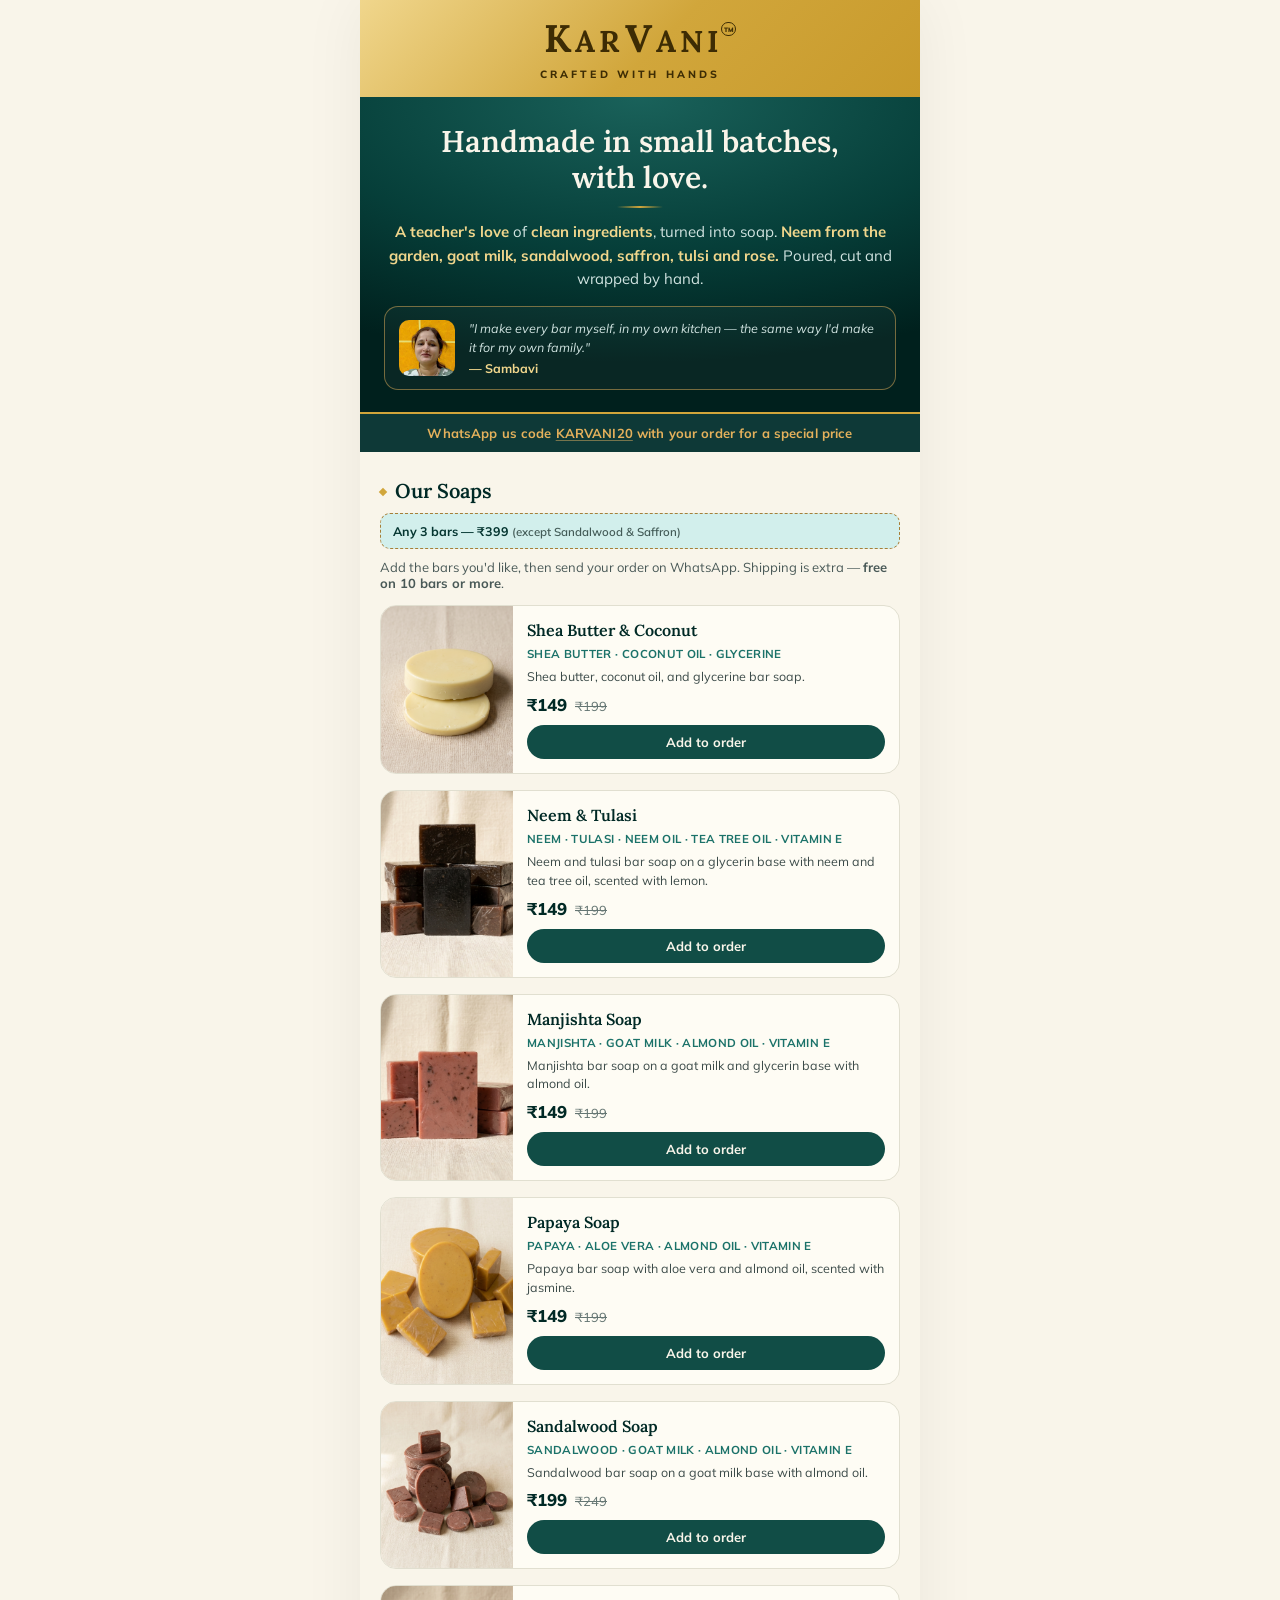
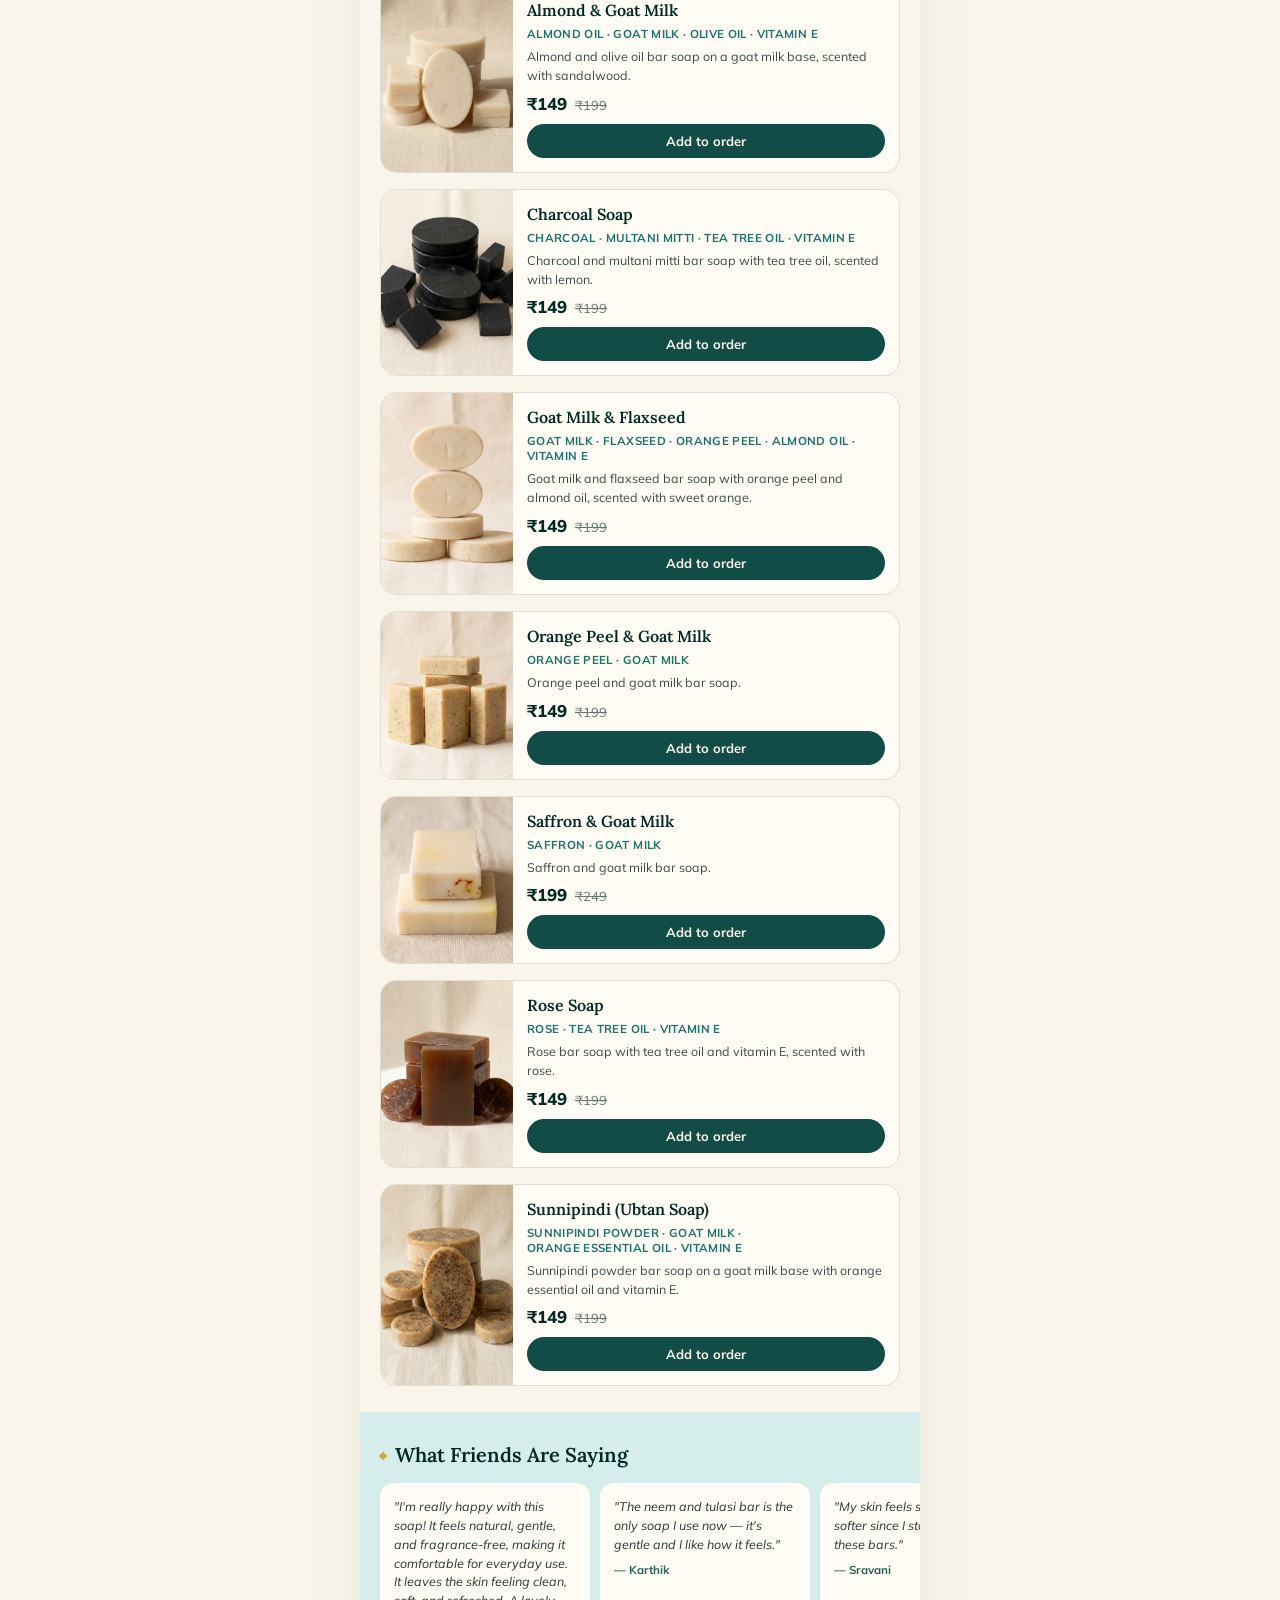
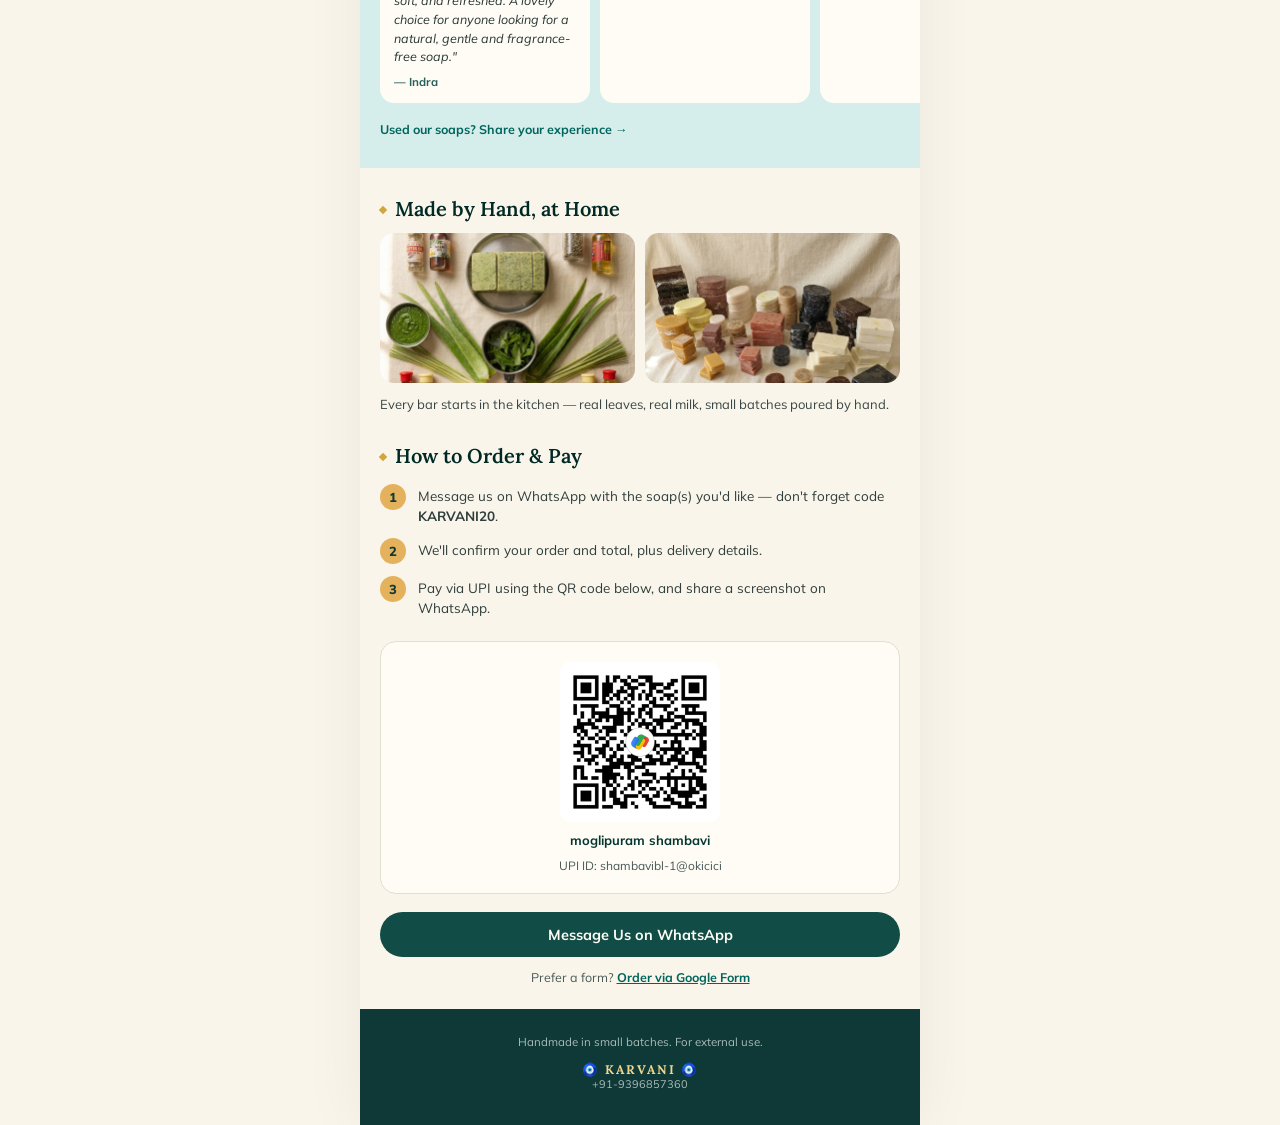
==== commit 1d5d07ae: "testimonials: replace Indra's quote, restore Karthik's claim-light Indra's quote referenced the body" ====
--- a/index.html
+++ b/index.html
@@ -244,11 +244,11 @@
     <h2 class="section-title">What Friends Are Saying</h2>
     <div class="testimonial-row">
       <div class="testimonial-card">
-        <div class="testimonial-quote">"I got the neem bar for my little one and the body scrub and shea butter for myself &mdash; we all love them."</div>
+        <div class="testimonial-quote">"I'm really happy with this soap! It feels natural, gentle, and fragrance-free, making it comfortable for everyday use. It leaves the skin feeling clean, soft, and refreshed. A lovely choice for anyone looking for a natural, gentle and fragrance-free soap."</div>
         <div class="testimonial-name">&mdash; Indra</div>
       </div>
       <div class="testimonial-card">
-        <div class="testimonial-quote">"I get easily irritated skin, and the neem bar is the only soap I use now &mdash; it keeps my skin calm."</div>
+        <div class="testimonial-quote">"The neem and tulasi bar is the only soap I use now &mdash; it's gentle and I like how it feels."</div>
         <div class="testimonial-name">&mdash; Karthik</div>
       </div>
       <div class="testimonial-card">
